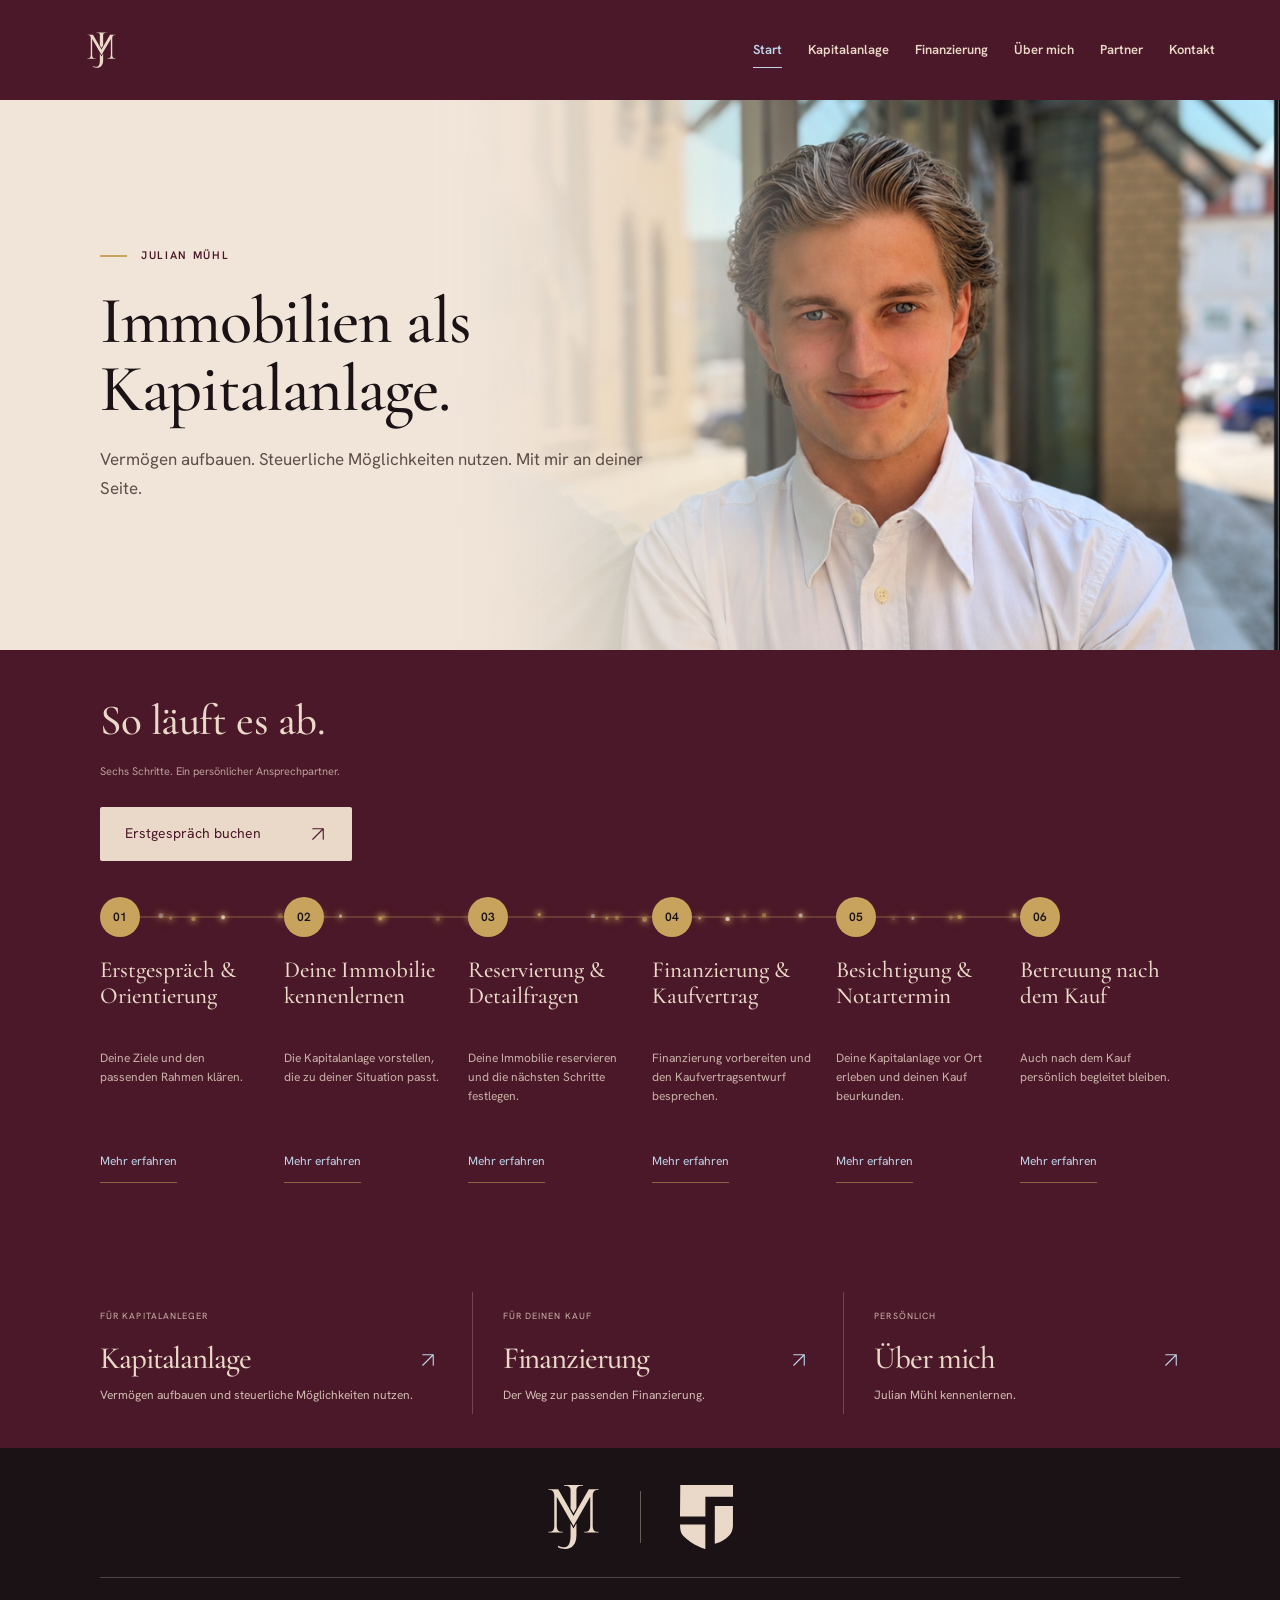
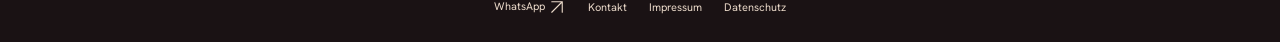
==== index.html @ ca68ebb0 "Google-Titel, Beschreibungen und Linkvorschau, Partnerseiten ausgebaut, Suchprofilsatz, Trennung ken" ====
<!doctype html><html lang="de"><head><meta charset="utf-8"><meta name="viewport" content="width=device-width,initial-scale=1"><meta name="theme-color" content="#EAD9C9"><title>Julian Mühl · Immobilieninvestor &amp; Unternehmer</title><meta name="description" content="Julian Mühl – Immobilieninvestor und Unternehmer. Ich begleite dich zu deiner Kapitalanlage-Immobilie: von der Auswahl bis nach dem Notartermin."><link rel="canonical" href="https://julianmuehl.de/"><meta property="og:title" content="Julian Mühl · Immobilieninvestor &amp; Unternehmer"><meta property="og:description" content="Julian Mühl – Immobilieninvestor und Unternehmer. Ich begleite dich zu deiner Kapitalanlage-Immobilie: von der Auswahl bis nach dem Notartermin."><meta property="og:url" content="https://julianmuehl.de/"><meta property="og:type" content="website"><meta property="og:locale" content="de_DE"><meta property="og:site_name" content="Julian Mühl"><meta property="og:image" content="https://julianmuehl.de/assets/og-image.jpg"><meta property="og:image:width" content="1200"><meta property="og:image:height" content="630"><meta property="og:image:alt" content="Julian Mühl – Name und Porträt auf Cashmere-Hintergrund"><meta name="twitter:card" content="summary_large_image"><link rel="icon" href="/favicon.png" type="image/png" sizes="96x96"><link rel="icon" href="/favicon.svg" type="image/svg+xml" sizes="any"><link rel="apple-touch-icon" href="/assets/icons/apple-touch-icon.png" sizes="180x180"><link rel="stylesheet" href="/styles.css?v=9f"><script src="/script.js?v=9f" defer></script></head><body class="home-page"><a class="skip" href="#inhalt">Zum Inhalt</a><header class="header wrap"><a class="brand" href="/" aria-label="Julian Mühl – Start"><span class="header-emblem" aria-hidden="true"><img src="/assets/jm-light.svg" width="47" height="59" alt=""><i class="brand-glint"></i></span></a><nav aria-label="Hauptnavigation"><button class="menu-toggle" aria-label="Menü öffnen" aria-expanded="false" aria-controls="menu"><span class="menu-lines" aria-hidden="true"><i></i><i></i></span></button><div id="menu" class="menu"><a href="/" class="nav-link active" aria-current="page">Start</a><a href="/kapitalanlage/" class="nav-link">Kapitalanlage</a><a href="/finanzierung/" class="nav-link">Finanzierung</a><a href="/ueber-mich/" class="nav-link">Über mich</a><a href="/partner/" class="nav-link">Partner</a><a href="/kontakt/" class="nav-link">Kontakt</a></div></nav></header><main id="inhalt"><section class="hero wrap" id="start" aria-labelledby="hero-title"><div class="hero-copy"><p class="eyebrow"><i></i>Julian Mühl</p><h1 id="hero-title"><span class="hero-word" style="--word:0">Immobilien</span> <span class="hero-word" style="--word:1">als</span><br><span class="hero-word" style="--word:2">Kapitalanlage.</span></h1><p class="hero-services">Vermögen aufbauen. Steuerliche Möglichkeiten nutzen. Mit mir an deiner Seite.</p></div><div class="hero-visual"><div class="photo-frame"><img src="/assets/portrait.png" width="915" height="706" fetchpriority="high" alt="Julian Mühl im weißen Hemd"></div><div class="photo-caption"><span>DEIN PERSÖNLICHER ANSPRECHPARTNER</span><span>01 — JM</span></div></div></section><section class="process" id="ablauf" aria-labelledby="ablauf-title"><div class="wrap section"><div class="process-heading"><p class="eyebrow"><i></i>Dein Immobilienkauf</p><h2 id="ablauf-title">So läuft es ab.</h2><p class="process-hint">Sechs Schritte. Ein persönlicher Ansprechpartner.</p></div><div class="wrap home-booking"><a class="button" href="https://api.leadconnectorhq.com/widget/booking/woeKV0aGhDuKVOrI6vjz" target="_blank" rel="noopener noreferrer">Erstgespräch buchen <span aria-hidden="true"><svg class="ui-icon" viewBox="0 0 24 24" width="18" height="18" fill="none" stroke="currentColor" stroke-width="1.5" stroke-linecap="round" stroke-linejoin="round" aria-hidden="true" focusable="false"><path d="M5 19 19 5M5 5h14v14"/></svg></span></a></div><div class="journey-frame"><ol class="steps timeline"><li style="--step:0"><span class="timeline-number" aria-hidden="true"><svg viewBox="0 0 40 40" width="40" height="40" focusable="false"><circle cx="20" cy="20" r="20" fill="currentColor"/><text x="20" y="20" dy=".35em" text-anchor="middle">01</text></svg></span><h3>Erstgespräch & Orientierung</h3><p>Deine Ziele und den passenden Rahmen klären.</p><details class="step-detail" name="immobilienablauf"><summary>Schritt ansehen <i aria-hidden="true"><svg class="ui-icon" viewBox="0 0 24 24" width="18" height="18" fill="none" stroke="currentColor" stroke-width="1.5" stroke-linecap="round" stroke-linejoin="round" aria-hidden="true" focusable="false"><path d="M5 19 19 5M5 5h14v14"/></svg></i></summary><div><p>Wir ordnen deine Ziele und deinen finanziellen Rahmen ein. Du bekommst einen verständlichen Überblick darüber, wie ein Immobilieninvestment aufgebaut ist und wie Mieteinnahmen, Finanzierung und mögliche Steuervorteile zusammenspielen.</p><p class="step-learning">Du nimmst mit, wie sich deine persönliche Situation in eine Investitionsstrategie übersetzen lässt.</p></div></details></li><li style="--step:1"><span class="timeline-number" aria-hidden="true"><svg viewBox="0 0 40 40" width="40" height="40" focusable="false"><circle cx="20" cy="20" r="20" fill="currentColor"/><text x="20" y="20" dy=".35em" text-anchor="middle">02</text></svg></span><h3>Deine Immobilie kennen&shy;lernen</h3><p>Die Kapitalanlage vorstellen, die zu deiner Situation passt.</p><details class="step-detail" name="immobilienablauf"><summary>Schritt ansehen <i aria-hidden="true"><svg class="ui-icon" viewBox="0 0 24 24" width="18" height="18" fill="none" stroke="currentColor" stroke-width="1.5" stroke-linecap="round" stroke-linejoin="round" aria-hidden="true" focusable="false"><path d="M5 19 19 5M5 5h14v14"/></svg></i></summary><div><p>Ich stelle dir die Immobilie vor, die zu deinen Zielen und deiner finanziellen Situation passt. Gemeinsam schauen wir auf Standort, Mietverhältnis, Unterlagen und Zahlen. Vor unserem zweiten Termin berechne ich die Immobilie ausführlich für dich. Anschließend teile ich das Objekt und deine persönliche Investmentanalyse mit dir. So kannst du die Zahlen und die besprochenen Zusammenhänge in Ruhe nachvollziehen.</p><p class="step-learning">Du lernst, warum diese Immobilie zu dir passt und wie ihre Zahlen, Finanzierung und möglichen steuerlichen Effekte zusammenwirken.</p></div></details></li><li style="--step:2"><span class="timeline-number" aria-hidden="true"><svg viewBox="0 0 40 40" width="40" height="40" focusable="false"><circle cx="20" cy="20" r="20" fill="currentColor"/><text x="20" y="20" dy=".35em" text-anchor="middle">03</text></svg></span><h3>Reservierung & Detailfragen</h3><p>Deine Immobilie reservieren und die nächsten Schritte festlegen.</p><details class="step-detail" name="immobilienablauf"><summary>Schritt ansehen <i aria-hidden="true"><svg class="ui-icon" viewBox="0 0 24 24" width="18" height="18" fill="none" stroke="currentColor" stroke-width="1.5" stroke-linecap="round" stroke-linejoin="round" aria-hidden="true" focusable="false"><path d="M5 19 19 5M5 5h14v14"/></svg></i></summary><div><p>Du hast deine zukünftige Kapitalanlage kennengelernt und konntest die Immobilie und ihre Zahlen noch einmal auf dich wirken lassen. Jetzt reservieren wir deine ausgewählte Immobilie gemeinsam für dich, beantworten deine Detailfragen und legen die nächsten Schritte für deinen Kauf fest.</p><p class="step-learning">Du gehst mit deiner reservierten Kapitalanlage, klaren Antworten und einem konkreten Plan in die Kaufvorbereitung.</p></div></details></li><li style="--step:3"><span class="timeline-number" aria-hidden="true"><svg viewBox="0 0 40 40" width="40" height="40" focusable="false"><circle cx="20" cy="20" r="20" fill="currentColor"/><text x="20" y="20" dy=".35em" text-anchor="middle">04</text></svg></span><h3>Finanzierung & Kaufvertrag</h3><p>Finanzierung vorbereiten und den Kaufvertragsentwurf besprechen.</p><details class="step-detail" name="immobilienablauf"><summary>Schritt ansehen <i aria-hidden="true"><svg class="ui-icon" viewBox="0 0 24 24" width="18" height="18" fill="none" stroke="currentColor" stroke-width="1.5" stroke-linecap="round" stroke-linejoin="round" aria-hidden="true" focusable="false"><path d="M5 19 19 5M5 5h14v14"/></svg></i></summary><div><p>Wir vergleichen die Finanzierungsmöglichkeiten und besprechen den Kaufvertragsentwurf. Ich zeige dir, wie Mieteinnahmen, Finanzierung und dein eigener Beitrag zusammenspielen. Gemeinsam schaffen wir eine klare Grundlage für deinen Kauf.</p><p class="step-learning">Du verstehst, wie Objekt, Finanzierung und Vertragsunterlagen zusammengehören.</p></div></details></li><li style="--step:4"><span class="timeline-number" aria-hidden="true"><svg viewBox="0 0 40 40" width="40" height="40" focusable="false"><circle cx="20" cy="20" r="20" fill="currentColor"/><text x="20" y="20" dy=".35em" text-anchor="middle">05</text></svg></span><h3>Besichtigung & Notartermin</h3><p>Deine Kapitalanlage vor Ort erleben und deinen Kauf beurkunden.</p><details class="step-detail" name="immobilienablauf"><summary>Schritt ansehen <i aria-hidden="true"><svg class="ui-icon" viewBox="0 0 24 24" width="18" height="18" fill="none" stroke="currentColor" stroke-width="1.5" stroke-linecap="round" stroke-linejoin="round" aria-hidden="true" focusable="false"><path d="M5 19 19 5M5 5h14v14"/></svg></i></summary><div><p>Du lernst deine zukünftige Kapitalanlage vor Ort kennen und erlebst die Räume und das Umfeld persönlich. Anschließend beurkunden wir deinen Kauf beim gemeinsamen Notartermin – ein besonderer Schritt auf deinem Weg zur eigenen Kapitalanlage. Ich bin an diesem Tag an deiner Seite und begleite dich durch den Termin.</p><p class="step-learning">Du erlebst deine zukünftige Kapitalanlage vor Ort und weißt, wie die Beurkundung und die weiteren Schritte zum Eigentum ablaufen.</p></div></details></li><li style="--step:5"><span class="timeline-number" aria-hidden="true"><svg viewBox="0 0 40 40" width="40" height="40" focusable="false"><circle cx="20" cy="20" r="20" fill="currentColor"/><text x="20" y="20" dy=".35em" text-anchor="middle">06</text></svg></span><h3>Betreuung nach dem Kauf</h3><p>Auch nach dem Kauf persönlich begleitet bleiben.</p><details class="step-detail" name="immobilienablauf"><summary>Schritt ansehen <i aria-hidden="true"><svg class="ui-icon" viewBox="0 0 24 24" width="18" height="18" fill="none" stroke="currentColor" stroke-width="1.5" stroke-linecap="round" stroke-linejoin="round" aria-hidden="true" focusable="false"><path d="M5 19 19 5M5 5h14v14"/></svg></i></summary><div><p>Nach dem Kauf bleibe ich dein Ansprechpartner. Ich unterstütze dich bei den nächsten Schritten rund um das Restnutzungsdauergutachten, die Sondereigentumsverwaltung und den Antrag auf Lohnsteuerermäßigung. So bringen wir auch die organisatorischen Themen deiner Kapitalanlage gemeinsam auf den Weg.</p><p class="step-learning">Du lernst, wie deine Kapitalanlage nach dem Kauf im Alltag betreut wird.</p></div></details></li></ol></div></div></section><section class="home-routes" aria-label="Entdecke die Website"><div class="wrap"><a href="/kapitalanlage/"><span>Für Kapitalanleger</span><h2>Kapitalanlage <b aria-hidden="true"><svg class="ui-icon" viewBox="0 0 24 24" width="18" height="18" fill="none" stroke="currentColor" stroke-width="1.5" stroke-linecap="round" stroke-linejoin="round" aria-hidden="true" focusable="false"><path d="M5 19 19 5M5 5h14v14"/></svg></b></h2><p>Vermögen aufbauen und steuerliche Möglichkeiten nutzen.</p></a><a href="/finanzierung/"><span>Für deinen Kauf</span><h2>Finanzierung <b aria-hidden="true"><svg class="ui-icon" viewBox="0 0 24 24" width="18" height="18" fill="none" stroke="currentColor" stroke-width="1.5" stroke-linecap="round" stroke-linejoin="round" aria-hidden="true" focusable="false"><path d="M5 19 19 5M5 5h14v14"/></svg></b></h2><p>Der Weg zur passenden Finanzierung.</p></a><a href="/ueber-mich/"><span>Persönlich</span><h2>Über mich <b aria-hidden="true"><svg class="ui-icon" viewBox="0 0 24 24" width="18" height="18" fill="none" stroke="currentColor" stroke-width="1.5" stroke-linecap="round" stroke-linejoin="round" aria-hidden="true" focusable="false"><path d="M5 19 19 5M5 5h14v14"/></svg></b></h2><p>Julian Mühl kennenlernen.</p></a></div></section></main><footer class="footer wrap footer-symbol-pair"><div class="footer-brands"><a class="brand" href="/" aria-label="Julian Mühl – Start"><img src="/assets/jm-footer.svg" width="50" height="64" alt="JM"></a><a class="footer-fidano" href="https://fidano-immo.de/" target="_blank" rel="noopener noreferrer" aria-label="Fidano-Website öffnen"><img src="/assets/fidano-symbol.svg" width="54" height="64" alt="Fidano"></a></div><div class="footer-links"><a href="https://wa.me/4917636362439?text=Hallo%20Julian%2C%20ich%20habe%20deine%20Seite%20gesehen%20und%20bin%20interessiert.%20Wann%20hast%20du%20kurz%20Zeit%20f%C3%BCr%20ein%20Gespr%C3%A4ch%3F" target="_blank" rel="noopener noreferrer">WhatsApp <svg class="ui-icon" viewBox="0 0 24 24" width="18" height="18" fill="none" stroke="currentColor" stroke-width="1.5" stroke-linecap="round" stroke-linejoin="round" aria-hidden="true" focusable="false"><path d="M5 19 19 5M5 5h14v14"/></svg></a><a href="/kontakt/">Kontakt</a><a href="/impressum/">Impressum</a><a href="/datenschutz/">Datenschutz</a></div></footer></body></html>
---- styles.css ----
@font-face{font-family:PersonalSerif;src:url(assets/heading.ttf);font-weight:500;font-display:swap}@font-face{font-family:PersonalSans;src:url(assets/body.ttf);font-weight:400;font-display:swap}@font-face{font-family:PersonalSans;src:url(assets/body-medium.ttf);font-weight:600;font-display:swap}
:root{--cashmere:#ead9c9;--wine:#4a1828;--ink:#1a1214;--blue:#bfd6ea;--gold:#c7a35e;--paper:#f3e9df;--rule:rgba(74,24,40,.22)}*{box-sizing:border-box}html{scroll-behavior:smooth;scroll-padding-top:30px}body{margin:0;background:var(--cashmere);color:var(--wine);font:16px/1.5 PersonalSans,Arial,sans-serif;-webkit-font-smoothing:antialiased}a{color:inherit;text-decoration:none}button{font:inherit}img{display:block;max-width:100%;height:auto}h1,h2,h3,p{margin:0}h1,h2{font-family:PersonalSerif,Georgia,serif;font-weight:500;line-height:.97}h2{font-size:clamp(48px,5.8vw,80px);letter-spacing:-.035em}h3{font-weight:400}.wrap{width:min(1240px,calc(100% - 112px));margin-inline:auto}.draft{padding:9px 56px;display:flex;justify-content:space-between;gap:10px;background:var(--wine);color:var(--cashmere);font-size:10px;letter-spacing:.12em}.draft span:last-child{letter-spacing:.04em;opacity:.8}.header{min-height:122px;display:flex;justify-content:space-between;align-items:center;border-bottom:1px solid var(--rule)}.brand{display:flex;align-items:center;gap:20px;flex-shrink:0}.brand img{width:47px;height:59px;object-fit:contain}.brand span{font:500 29px PersonalSerif,Georgia,serif}.menu{display:flex;gap:33px;align-items:center;font-size:14px}.menu a{padding-block:13px}.menu a:hover,.text-link:hover,.footer a:hover{color:#7c3447}.menu .nav-contact{border-bottom:1px solid var(--wine);margin-left:10px}.nav-contact span{padding-left:18px}.menu-toggle{display:none}.hero{display:grid;grid-template-columns:1fr 1fr;gap:6%;align-items:center;padding-block:76px 65px}.eyebrow{text-transform:uppercase;letter-spacing:.15em;font-size:11px;font-weight:600;display:flex;align-items:center;gap:14px}.eyebrow i{width:27px;height:2px;background:var(--gold);flex-shrink:0}.hero h1{font-size:clamp(100px,11.7vw,168px);letter-spacing:-.05em;line-height:.83;margin:36px 0 28px}.hero h1 em{font-style:normal}.hero-services{font-size:18px;line-height:1.6}.button{display:inline-flex;gap:48px;justify-content:space-between;align-items:center;min-height:54px;padding:15px 25px;background:var(--wine);color:var(--cashmere);font-size:14px;transition:transform .2s,box-shadow .2s}.hero .button{margin-top:30px}.button:hover{transform:translateY(-2px);box-shadow:0 0 0 2px var(--blue)}.hero-down{display:flex;justify-content:space-between;max-width:220px;margin-top:34px;font-size:12px}.hero-visual{padding-top:18px;position:relative}.photo-frame{position:relative;aspect-ratio:4/4.65;background:#cbbbaa}.photo-frame:before{content:'';position:absolute;inset:-16px 18px 16px -16px;border:1px solid var(--gold);z-index:-1}.photo-frame img{width:100%;height:100%;object-fit:cover;object-position:53% 45%}.photo-caption{display:flex;justify-content:space-between;font-size:9px;letter-spacing:.11em;padding-top:17px;gap:10px}.ribbon{background:var(--wine);color:var(--cashmere);padding:25px 0}.ribbon .wrap{display:flex;align-items:center;justify-content:space-around;font:500 clamp(21px,2.7vw,37px) PersonalSerif}.ribbon i{width:5px;height:5px;transform:rotate(45deg);background:var(--gold)}.section{padding-block:110px}.section-head{margin-bottom:50px}.section-head h2{margin-top:23px}.section-caption{margin-top:24px;font-size:16px}.service-list article{display:grid;grid-template-columns:58px 1.1fr 1fr 20px;gap:22px;align-items:center;padding:30px 0;border-top:1px solid var(--rule)}.service-list article:last-child{border-bottom:1px solid var(--rule)}.index{font-size:12px;color:#77515a}.service-list h3{font:500 31px PersonalSerif;letter-spacing:-.02em}.service-list p{font-size:13px;line-height:1.75}.service-arrow{font-size:22px}.process{background:var(--wine);color:var(--cashmere)}.process-heading{display:flex;justify-content:space-between;gap:30px;align-items:end}.process-heading h2{margin-top:25px}.process-heading>p{font-size:14px;line-height:1.8;opacity:.8}.steps{list-style:none;display:grid;grid-template-columns:repeat(4,1fr);margin:65px 0 0;padding:0}.steps li{position:relative;border-top:1px solid #936b64;padding:30px 22px 0 0}.steps li:before{content:'';width:7px;height:7px;background:var(--gold);position:absolute;top:-4px;left:0;border-radius:50%}.steps li>span{color:var(--gold);font-size:13px}.steps h3{font:500 29px PersonalSerif;margin:23px 0 12px}.steps p{font-size:12px;opacity:.8;max-width:195px}.about{display:grid;grid-template-columns:.9fr 1.1fr;align-items:center;gap:10%}.about-mark{height:470px;background:var(--paper);display:flex;align-items:center;justify-content:center;flex-direction:column;gap:32px;position:relative}.about-mark img{width:180px;height:230px;object-fit:contain}.about-mark:after{content:'';width:70px;height:1px;background:var(--gold);position:absolute;bottom:76px}.about-mark>span{font-size:10px;letter-spacing:.3em;margin-bottom:30px}.about h2{margin-top:24px}.about-role{margin-top:25px;font-size:14px;max-width:330px}.about-facts{display:grid;grid-template-columns:1fr 1fr;gap:25px;margin-top:40px;border-top:1px solid var(--rule);padding-top:22px}.about-facts span{font-size:10px;text-transform:uppercase;letter-spacing:.12em}.about-facts h3{font:500 24px PersonalSerif;margin:14px 0 10px}.about-facts p{font-size:12px;line-height:1.7}.fidano-section{background:var(--paper);border-block:1px solid var(--rule)}.fidano-inner{display:flex;align-items:center;justify-content:space-between;gap:65px;padding-block:58px}.fidano-inner h2{font-size:48px;margin:21px 0 18px}.fidano-inner p:not(.eyebrow){font-size:14px}.fidano-logo{width:245px;flex-shrink:0}.fidano-logo img{width:100%;height:90px;object-fit:contain;mix-blend-mode:multiply}.fidano-logo>span{display:flex;justify-content:space-between;border-top:1px solid var(--rule);padding-top:16px;margin-top:12px;font-size:12px}.partner-grid{display:grid;grid-template-columns:1fr 1fr}.partner-grid article{border-top:1px solid var(--rule);padding:35px 45px 10px 0}.partner-grid article+article{border-left:1px solid var(--rule);padding-left:55px}.partner-grid h3{font:500 clamp(34px,4vw,51px)/1.1 PersonalSerif;margin:30px 0}.text-link{display:inline-flex;justify-content:space-between;gap:55px;border-bottom:1px solid currentColor;padding-block:12px;font-size:13px}.contact{background:var(--ink);color:var(--cashmere)}.contact-top{display:flex;justify-content:space-between;align-items:center;gap:40px}.contact-top h2{margin-top:25px;font-size:clamp(62px,7.5vw,100px)}.contact-actions{display:flex;flex-direction:column;align-items:stretch;min-width:270px}.button.light{background:var(--cashmere);color:var(--wine)}.contact .text-link:hover{color:var(--blue)}.contact .text-link{margin-top:15px}.booking-note{font-size:11px;opacity:.55;margin-top:18px}.tools{display:grid;grid-template-columns:1fr 1fr 1fr;align-items:center;gap:45px;margin-top:70px;border-top:1px solid #6b5859;padding-top:28px;font-size:12px}.tools>p{opacity:.65}.tools a{display:flex;justify-content:space-between;gap:15px;padding-block:12px}.tools a:hover{color:var(--blue)}.footer{display:flex;align-items:center;justify-content:space-between;gap:30px;padding-block:35px}.footer .brand img{width:32px;height:40px}.footer .brand span{font-size:24px}.footer>span{font-size:11px;opacity:.65}.footer>div{display:flex;gap:22px;font-size:11px}.skip{position:fixed;top:-100px;left:20px;background:var(--ink);color:white;padding:15px;z-index:100}.skip:focus{top:10px}:focus-visible{outline:2px solid #8a5d20;outline-offset:5px}.process :focus-visible,.contact :focus-visible{outline-color:var(--blue)}
@media(min-width:1500px){.hero{padding-block:90px}.hero-visual{max-width:560px}}@media(max-width:1000px){.wrap{width:calc(100% - 64px)}.draft{padding-inline:32px}.menu{gap:18px}.brand span{font-size:25px}.hero{gap:7%;padding-block:60px}.hero h1{font-size:120px}.service-list article{grid-template-columns:30px 1fr 1fr 15px;gap:14px}.service-list h3{font-size:26px}.steps h3{font-size:25px}.about{gap:7%}.about-mark{height:400px}.about-facts{gap:18px}.footer>span{display:none}.tools{gap:25px}.fidano-inner{gap:30px}}
@media(max-width:740px){.wrap{width:calc(100% - 40px)}.draft{padding:8px 20px;flex-direction:column;gap:2px;font-size:8px}.draft span:last-child{font-size:9px}.header{min-height:90px;position:relative;z-index:5}.brand{gap:13px}.brand img{width:34px;height:44px}.brand span{font-size:26px}.menu-toggle{display:flex;align-items:center;gap:14px;background:none;border:1px solid var(--rule);padding:10px 15px;color:var(--wine);font-size:12px}.menu-toggle span{font-size:18px;line-height:1}.menu{display:none;position:absolute;top:89px;right:0;left:0;background:var(--paper);padding:16px 22px;box-shadow:0 12px 20px #1a12141a;flex-direction:column;align-items:stretch;gap:0}.menu.open{display:flex}.menu a{border-bottom:1px solid var(--rule)}.menu .nav-contact{margin:0}.hero{grid-template-columns:1fr;gap:43px;padding-block:42px 35px}.hero h1{font-size:112px;margin:30px 0 23px}.hero-services{font-size:16px}.eyebrow{font-size:9px;letter-spacing:.12em;gap:10px}.hero .button{margin-top:24px}.hero-down{display:none}.hero-visual{padding:0 0 0 9px}.photo-frame{aspect-ratio:1.12}.photo-frame img{object-position:50% 43%}.photo-frame:before{inset:-9px 12px 9px -9px}.photo-caption{font-size:7px;letter-spacing:.09em;padding-top:12px}.ribbon{padding-block:20px}.ribbon .wrap{justify-content:space-between;font-size:23px}.ribbon i{width:3px;height:3px}.section{padding-block:65px}h2{font-size:52px}.section-head{margin-bottom:33px}.section-head h2{margin-top:19px}.section-caption{font-size:14px;margin-top:20px}.service-list article{grid-template-columns:23px 1fr 18px;gap:12px;padding-block:25px}.service-list h3{font-size:28px}.service-list p{grid-column:2;grid-row:2;font-size:12px}.service-arrow{grid-column:3;grid-row:1}.index{font-size:10px}.process-heading{display:block}.process-heading>p{margin-top:24px;font-size:13px}.steps{grid-template-columns:1fr;margin-top:38px}.steps li{padding:0 0 28px 38px;border-top:0;border-left:1px solid #936b64;display:grid;grid-template-columns:25px 1fr;column-gap:12px}.steps li:before{top:6px;left:-4px}.steps li>span{font-size:11px;margin-top:3px}.steps h3{margin:0 0 7px;font-size:29px}.steps p{grid-column:2;max-width:none}.steps li:last-child{padding-bottom:0}.about{grid-template-columns:1fr;gap:35px}.about-mark{height:210px}.about-mark img{width:100px;height:120px}.about-mark>span{display:none}.about-mark:after{bottom:28px;width:40px}.about h2 br{display:none}.about h2{font-size:51px}.about-role{font-size:13px;max-width:none}.about-facts{gap:20px;margin-top:30px}.about-facts h3{font-size:22px;overflow-wrap:anywhere}.about-facts p{font-size:12px}.fidano-inner{flex-direction:column;align-items:start;gap:30px;padding-block:45px}.fidano-inner h2{font-size:40px}.fidano-logo{width:195px}.fidano-logo img{height:65px}.partner-grid{grid-template-columns:1fr}.partner-grid article{padding:28px 0 35px}.partner-grid article+article{border-left:0;padding:28px 0 0}.partner-grid h3{font-size:43px;margin-block:23px}.contact-top{display:block}.contact-top h2{font-size:65px}.contact-actions{margin-top:32px;align-items:start;min-width:0}.contact-actions .button,.contact-actions .text-link{min-width:255px}.tools{grid-template-columns:1fr;gap:7px;margin-top:40px;padding-top:23px}.tools p{margin-bottom:8px}.tools a{padding-block:15px;border-bottom:1px solid #6b5859}.footer{flex-direction:column;align-items:start;gap:25px;padding-block:30px}.footer>div{flex-wrap:wrap;gap:25px}.footer .brand span{font-size:25px}}
@media(prefers-reduced-motion:reduce){html{scroll-behavior:auto}*,*:before,*:after{transition:none!important;animation:none!important}}

/* Entwurf 02: Orientierung am gesicherten Claude-Artefakt Gehversuch 1.0.
   Sachliche Platzhalter statt der nicht freigegebenen alten Werbeaussagen. */
:root{--paper:#f2e8de}body{color:var(--ink);background:var(--paper)}.wrap{width:min(1080px,calc(100% - 100px))}.draft{position:relative;z-index:10;background:var(--ink)}.header{position:absolute;z-index:8;left:0;right:0;min-height:100px;border:0;color:var(--wine)}.brand span{font-size:28px}.header .brand img{width:48px;height:60px}.header .brand{gap:23px}.menu-toggle{display:flex;width:46px;height:46px;border:1px solid currentColor;border-radius:50%;background:transparent;color:var(--wine);align-items:center;justify-content:center;padding:0;cursor:pointer}.menu-lines{display:flex;flex-direction:column;gap:5px}.menu-lines i{height:1px;width:17px;background:currentColor}.menu-toggle[aria-expanded="true"] .menu-lines i:first-child{transform:translateY(3px) rotate(45deg)}.menu-toggle[aria-expanded="true"] .menu-lines i:last-child{transform:translateY(-3px) rotate(-45deg)}.menu{display:none;position:absolute;right:0;left:auto;top:85px;width:265px;background:var(--paper);border:1px solid var(--rule);padding:12px;box-shadow:0 18px 40px #2a070c22;gap:0;flex-direction:column;align-items:stretch}.menu.open{display:flex}.menu a{padding:12px 15px;border-bottom:1px solid var(--rule);font-size:14px}.menu .nav-contact{margin:10px 0 0;background:var(--wine);color:var(--cashmere);border:0}.hero{position:relative;isolation:isolate;display:flex;align-items:center;width:100%;max-width:none;margin:0;min-height:650px;padding:155px max(50px,calc((100vw - 1080px)/2)) 80px;background:linear-gradient(150deg,#f4eae1,var(--cashmere))}.hero-copy{position:relative;z-index:2;width:52%;max-width:560px}.hero h1{font-size:clamp(49px,5.2vw,74px);letter-spacing:-.02em;line-height:1.02;margin:23px 0 22px;max-width:14ch;color:var(--ink)}.hero-services{font-size:17px;color:#5e4e49;line-height:1.7}.hero .eyebrow{font-size:11px;color:var(--wine)}.hero .button{margin-top:27px;gap:32px}.hero-down{display:inline-flex;border:1px solid var(--wine);padding:14px 20px;min-height:54px;margin:15px 0 0 10px;max-width:none;gap:20px;align-items:center;font-size:13px;color:var(--wine)}.hero-visual{position:absolute;z-index:-1;right:0;top:0;bottom:0;width:65%;padding:0;overflow:hidden;mask-image:linear-gradient(90deg,transparent 0%,#000 40%);-webkit-mask-image:linear-gradient(90deg,transparent 0%,#000 40%)}.photo-frame{height:100%;aspect-ratio:auto;background:none}.photo-frame:before{display:none}.photo-frame img{width:100%;height:100%;object-fit:cover;object-position:60% 38%}.photo-caption{display:none}.hero:after{content:'';position:absolute;inset:0;z-index:0;pointer-events:none;background:linear-gradient(90deg,#f1e5da 0%,#f1e5da 33%,#f1e5da00 70%)}.button{border-radius:2px;box-shadow:none}.pillars{background:var(--wine);color:var(--cashmere);padding-block:48px}.pillars-grid{display:grid;grid-template-columns:repeat(3,minmax(0,1fr));gap:45px}.pillars h2{font-size:29px;letter-spacing:0;line-height:1.15;margin-bottom:13px}.pillars p{font-size:14px;line-height:1.7;opacity:.85;max-width:290px}.monogram-divider{display:flex;justify-content:center;align-items:center;gap:22px;padding:24px max(50px,calc((100vw - 1080px)/2));}.monogram-divider i{height:1px;flex:1;opacity:.5}.monogram-divider img{object-fit:contain;width:25px;height:32px}.wine-divider{background:var(--wine);color:var(--gold)}.wine-divider i{background:var(--gold)}.section{padding-block:72px}.process .section{padding-block:35px 75px}.process-heading{display:block}.process-heading>p{display:none}.process-heading h2{font-size:43px;letter-spacing:-.01em;margin-top:15px}.process-heading .eyebrow{color:var(--gold)}.steps{margin-top:35px;gap:24px}.steps li{border-top:1px solid #bfd6ea70;padding:20px 0 0}.steps li:before{display:none}.steps li>span{display:inline-flex;width:34px;height:34px;border-radius:50%;align-items:center;justify-content:center;background:var(--gold);color:#2a070c;font:500 18px PersonalSerif}.steps h3{font-size:24px;margin:15px 0 11px}.steps p{font-size:13px;line-height:1.6;opacity:.8}.about{background:var(--paper);grid-template-columns:.8fr 1.2fr;gap:65px}.about-mark{height:360px;overflow:hidden;background:var(--cashmere)}.about-mark img{width:100%;height:100%;object-fit:cover;object-position:center 30%}.about-mark:after{display:none}.about h2{font-size:48px;letter-spacing:-.015em;margin-top:18px}.about-role{font-size:15px;line-height:1.7}.about-facts{margin-top:28px}.about-facts h3{color:var(--wine)}.fidano-section{background:var(--cashmere)}.fidano-inner{padding-block:45px}.fidano-inner h2{font-size:40px}.section-head h2{font-size:46px}.partner-grid h3{font-size:36px}.partner-grid article{padding-top:25px}.partner-grid .eyebrow{font-size:10px}.contact{background:var(--wine)}.contact-top{flex-direction:column;text-align:center;gap:30px}.contact-top h2{font-size:52px;line-height:1.05;letter-spacing:-.02em}.contact-top h2 br{display:none}.contact-top .eyebrow{justify-content:center}.contact-actions{align-items:center;min-width:0}.contact-actions .text-link{font-size:12px}.booking-note{opacity:.75}.tools{border-color:#ead9c950}.footer-divider{background:var(--wine);color:var(--blue);padding-top:5px;padding-bottom:30px}.footer-divider i{background:var(--blue)}.footer{background:var(--ink);color:var(--cashmere);width:100%;padding:25px max(50px,calc((100vw - 1080px)/2));}.footer .brand img{content:url(assets/jm-light.svg)}.footer .brand span{font-size:22px}.footer>span{display:none}.footer>div{gap:22px;font-size:11px}.footer a:hover{color:var(--blue)}
@media(min-width:1400px){.header .brand{position:relative}.header .brand img{position:absolute;left:-82px}.header .brand span{font-size:28px}}
@media(max-width:1000px){.wrap{width:calc(100% - 70px)}.hero{padding-inline:35px;min-height:610px}.hero h1{font-size:61px}.hero-copy{width:56%}.hero-visual{width:65%}.hero-down{margin-left:0;margin-top:12px}.hero .button{margin-right:10px}.pillars-grid{gap:30px}.about{gap:35px}.about-mark{height:340px}.footer{width:100%;padding-inline:35px}.monogram-divider{padding-inline:35px}}
@media(max-width:740px){.wrap{width:calc(100% - 40px)}.draft{padding:8px 20px}.header{min-height:90px}.header .brand img{width:36px;height:45px}.header .brand{gap:14px}.header .brand span{font-size:25px}.menu-toggle{width:43px;height:43px}.menu{top:78px;width:min(275px,100%)}.hero{display:block;min-height:760px;padding:130px 20px 340px}.hero-copy{width:100%;max-width:500px}.hero h1{font-size:clamp(43px,11.8vw,63px);margin-block:22px}.hero-services{font-size:15px}.hero .eyebrow{font-size:10px}.hero .button{min-height:49px;padding:12px 19px;gap:25px;margin-top:22px;margin-right:7px}.hero-down{display:inline-flex;min-height:49px;padding:12px 15px;font-size:12px;margin-left:0;margin-top:12px;gap:16px}.hero-visual{top:auto;bottom:0;height:390px;width:100%;mask-image:linear-gradient(180deg,transparent 0%,#000 35%);-webkit-mask-image:linear-gradient(180deg,transparent 0%,#000 35%)}.photo-frame img{object-position:50% 33%}.hero:after{background:linear-gradient(180deg,#f1e5da 0%,#f1e5da 48%,#f1e5da00 77%)}.pillars{padding-block:35px}.pillars-grid{grid-template-columns:1fr;gap:27px}.pillars h2{font-size:28px;margin-bottom:8px}.pillars p{max-width:100%;font-size:13px}.monogram-divider{padding:12px 20px;gap:18px}.monogram-divider img{width:20px;height:26px}.section{padding-block:50px}.process .section{padding-block:28px 48px}.process-heading h2{font-size:39px}.steps{grid-template-columns:repeat(2,minmax(0,1fr));gap:27px 20px;margin-top:27px}.steps li{display:block;border-left:0;border-top:1px solid #bfd6ea70;padding:18px 0 0}.steps li>span{margin:0;font-size:17px}.steps h3{font-size:25px;margin:13px 0 8px}.steps p{font-size:12px;max-width:none}.about{grid-template-columns:1fr;gap:30px}.about-mark{height:330px;max-width:420px;width:100%}.about h2{font-size:43px}.about-role{max-width:none;font-size:14px}.about-facts{margin-top:24px}.about-facts h3{font-size:22px}.fidano-inner{padding-block:36px;gap:25px}.fidano-inner h2{font-size:36px}.section-head h2{font-size:43px}.partner-grid h3{font-size:36px}.contact-top h2{font-size:43px}.contact-top h2 br{display:none}.contact-top{gap:0}.contact-actions{margin-top:25px;align-items:center}.contact-actions .text-link{min-width:230px}.tools{margin-top:35px;text-align:left}.footer{width:100%;padding:25px 20px;gap:23px}.footer-divider{padding-bottom:25px}}
/* Entwurf 03 · eigenständige Seiten und sichtbare Hauptnavigation. */
.header nav{margin-left:auto}.header .menu{display:flex;position:static;width:auto;flex-direction:row;align-items:center;gap:23px;padding:0;background:none;border:0;box-shadow:none}.header .menu a{padding:12px 0;border:0;font-size:13px;position:relative;white-space:nowrap}.header .menu a.active:not(.nav-contact):after{content:'';height:1px;position:absolute;bottom:6px;left:0;right:0;background:var(--wine)}.header .menu .nav-contact{margin:0 0 0 5px;padding:11px 18px;background:var(--wine);color:var(--cashmere)}.header .menu-toggle{display:none}.header .menu .nav-contact:hover{color:var(--cashmere);box-shadow:0 0 0 2px var(--blue)}.home-page .hero{min-height:640px}.pillars a{display:block}.pillars h2{display:flex;justify-content:space-between;align-items:center;gap:15px}.pillars h2 span{font:400 17px PersonalSans;opacity:.6;transition:transform .2s}.pillars a:hover h2 span{transform:translate(3px,-3px);opacity:1}.home-page .fidano-inner{padding-block:34px}.home-page .fidano-inner h2{font-size:33px;margin-block:15px}.home-page .fidano-logo{width:205px}.inner-page .header{position:relative;min-height:112px;border-bottom:1px solid var(--rule)}.breadcrumbs{display:flex;gap:13px;padding-top:23px;font-size:10px;color:#77515a}.breadcrumbs a:hover{text-decoration:underline}.page-intro{padding-top:57px;padding-bottom:60px}.page-intro h1{font-size:clamp(52px,6vw,82px);letter-spacing:-.025em;margin:24px 0}.page-lead{max-width:590px;font-size:17px;color:#5e4e49;line-height:1.7}.detail-layout{display:grid;grid-template-columns:.85fr 1.15fr;gap:70px;padding-top:15px;padding-bottom:75px}.detail-aside>span{font-size:10px;letter-spacing:.1em;text-transform:uppercase;color:var(--wine)}.detail-aside h2{font-size:37px;line-height:1.1;margin-top:24px}.detail-items article{display:flex;gap:25px;padding:22px 0;border-top:1px solid var(--rule)}.detail-items article>span{font-size:11px;color:var(--wine);padding-top:5px}.detail-items h3{font:500 27px PersonalSerif;margin-bottom:10px}.detail-items p{font-size:14px;color:#5e4e49;line-height:1.7}.inner-page .process .section{padding-block:55px 60px}.form-entry{display:flex;justify-content:space-between;align-items:center;gap:30px}.form-entry h2{font-size:39px;margin-top:20px;line-height:1.05}.next-step{background:var(--cashmere);padding-block:45px}.next-step>.wrap{display:flex;align-items:center;justify-content:space-between;gap:30px}.next-step h2{font-size:38px;margin-top:17px}.finance-tools{background:var(--wine);color:var(--cashmere);padding-block:55px}.finance-tools>.wrap{display:flex;justify-content:space-between;align-items:center;gap:35px}.finance-tools h2{font-size:47px;margin-block:20px}.finance-tools p:not(.eyebrow){font-size:14px;opacity:.85}.inner-page .about{padding-block:55px 70px}.inner-page .about h1{font-size:55px;line-height:1.1;margin-top:20px}.inner-page .partners{padding-top:0}.inner-page .partners .section-head{display:none}.partner-detail{display:grid;grid-template-columns:.6fr 1.4fr;gap:50px;padding-block:20px 70px}.route-number{font:500 170px/.9 PersonalSerif;color:var(--wine);opacity:.17}.partner-detail h2{font-size:43px;line-height:1.08}.partner-detail p{font-size:15px;line-height:1.8;margin-block:25px;max-width:520px;color:#5e4e49}.partner-detail .text-link{display:flex;max-width:340px;margin-top:18px}.inner-page .contact .section{padding-block:55px}.inner-page .contact-top h2{display:none}.inner-page .contact-top{flex-direction:row;text-align:left;align-items:start;justify-content:space-between}.inner-page .contact-top .eyebrow{justify-content:start;margin-top:13px}.inner-page .contact-actions{align-items:stretch;margin-top:0}.inner-page .tools{margin-top:40px}.footer{flex-wrap:wrap}.footer .brand{min-width:185px}
@media(min-width:1400px){.header .brand img{left:0;position:static}.header .brand{position:static}.header .brand span{font-size:27px}}
@media(max-width:1000px){.header .menu{gap:16px}.header .brand span{font-size:24px}.header .brand{gap:14px}.header .menu a{font-size:12px}.header .menu .nav-contact{padding:10px 13px;margin-left:0}.detail-layout{gap:40px}.detail-aside h2{font-size:33px}}
@media(max-width:900px){.header .menu-toggle{display:flex}.header .menu{display:none;position:absolute;top:84px;right:0;width:275px;padding:12px;background:var(--paper);border:1px solid var(--rule);box-shadow:0 18px 40px #2a070c22;flex-direction:column;align-items:stretch;gap:0}.header .menu.open{display:flex}.header .menu a{padding:12px 15px;border-bottom:1px solid var(--rule);font-size:14px}.header .menu a.active:not(.nav-contact){background:var(--cashmere)}.header .menu a.active:not(.nav-contact):after{display:none}.header .menu .nav-contact{padding:12px 15px;margin-top:10px}.inner-page .header{min-height:98px}}
@media(max-width:740px){.home-page .hero{min-height:760px}.home-page .fidano-inner{padding-block:32px}.home-page .fidano-inner h2{font-size:33px}.page-intro{padding-top:40px;padding-bottom:40px}.page-intro h1{font-size:clamp(43px,11.8vw,63px);margin-block:23px}.page-lead{font-size:15px}.breadcrumbs{padding-top:20px;font-size:9px;gap:10px;flex-wrap:wrap}.detail-layout{grid-template-columns:1fr;gap:30px;padding-top:5px;padding-bottom:45px}.detail-aside h2{font-size:33px;margin-top:15px}.detail-items article{gap:18px}.detail-items h3{font-size:26px}.detail-items p{font-size:13px}.form-entry{display:block}.form-entry h2{font-size:35px}.form-entry .button{margin-top:28px}.next-step{padding-block:35px}.next-step>.wrap{display:block}.next-step h2{font-size:33px}.next-step .button{margin-top:25px}.finance-tools{padding-block:40px}.finance-tools>.wrap{display:block}.finance-tools h2{font-size:42px}.finance-tools .button{margin-top:26px}.inner-page .about{padding-block:35px 45px}.inner-page .about h1{font-size:45px}.partner-detail{grid-template-columns:1fr;gap:24px;padding-block:0 45px}.route-number{font-size:85px}.partner-detail h2{font-size:36px}.partner-detail p{font-size:14px}.inner-page .contact-top{display:block}.inner-page .contact-actions{margin-top:24px}.inner-page .contact .section{padding-block:35px}.inner-page .contact-actions .text-link{min-width:0}.inner-page .contact-actions .button{width:fit-content}.footer>div{gap:18px}}
/* Entwurf 04 · Navigation mit festem Kontrast, klare Seiten, fünf Schritte. */
body{--nav-bg:#4a1828}header.header.wrap{position:relative;top:auto;min-height:100px;width:100%;padding:0 max(35px,calc((100vw - 1150px)/2));border:0;background:var(--nav-bg);color:var(--cashmere)}header.header .brand{color:var(--cashmere)}header.header .brand img{content:url(assets/jm-light.svg)}header.header .menu{background:transparent}header.header .menu a{color:var(--cashmere);font-weight:600}header.header .menu a:hover{color:var(--blue)}header.header .menu a.active:not(.nav-contact):after{background:var(--blue);height:2px}header.header .menu .nav-contact{background:var(--cashmere);color:var(--wine)}header.header .menu .nav-contact:hover{color:var(--wine)}header.header .menu-toggle{color:var(--cashmere)}header.header .menu-lines i{background:var(--cashmere)}.home-page .hero{padding-top:80px;min-height:550px}.home-page .hero-copy{z-index:3}.home-routes{background:var(--wine);color:var(--cashmere);padding-block:34px}.home-routes>.wrap{display:grid;grid-template-columns:repeat(3,minmax(0,1fr));gap:35px}.home-routes a{color:var(--cashmere);display:block;padding:10px 0}.home-routes a+a{border-left:1px solid #ead9c940;padding-left:30px}.home-routes a>span{font-size:9px;text-transform:uppercase;letter-spacing:.12em;color:var(--cashmere);opacity:.8}.home-routes h2{font-size:31px;line-height:1.2;margin-block:14px 9px;display:flex;align-items:center;justify-content:space-between;gap:15px;color:var(--cashmere)}.home-routes h2 b{font:400 20px PersonalSans;color:var(--blue)}.home-routes p{font-size:12px;color:var(--cashmere);opacity:.85}.home-routes a:hover h2{color:var(--blue)}.quick-process{display:inline-block;position:relative;margin:12px 0 0 5px;vertical-align:bottom;text-align:left}.quick-process>summary{list-style:none;cursor:pointer;display:flex;align-items:center;gap:20px;min-height:54px;border:1px solid var(--wine);padding:14px 18px;font-size:13px;color:var(--wine)}.quick-process>summary::-webkit-details-marker{display:none}.quick-process>summary>span{font-size:18px;line-height:1}.quick-process[open]>summary>span{transform:rotate(45deg)}.quick-process-panel{position:absolute;top:calc(100% + 10px);left:0;width:350px;padding:20px;background:var(--paper);border:1px solid var(--rule);box-shadow:0 15px 35px #2a070c22;z-index:20}.quick-process-panel ol{list-style:none;margin:0;padding:0}.quick-process-panel li{display:flex;align-items:center;gap:13px;padding:11px 0;border-bottom:1px solid var(--rule);font-size:12px}.quick-process-panel li span{color:var(--wine);font-size:10px}.quick-process-panel li strong{font-weight:400}.quick-process-panel>a{display:block;color:var(--wine);font-size:11px;margin-top:18px;text-decoration:underline;text-underline-offset:4px}.process .steps{grid-template-columns:repeat(5,minmax(0,1fr));gap:20px}.process .steps h3{font-size:23px;line-height:1.15;min-height:52px}.process .steps p{font-size:12px}.network-strip{display:flex;justify-content:space-between;align-items:center;gap:45px;padding-block:35px}.network-logos{display:flex;align-items:center;gap:25px;flex-shrink:0}.network-person{display:flex;align-items:center;gap:14px;color:var(--wine)}.network-person img{width:34px;height:43px;object-fit:contain}.network-person span{font:500 25px PersonalSerif;white-space:nowrap}.network-line{height:45px;width:1px;background:var(--rule)}.network-fidano img{width:165px;height:60px;object-fit:contain;mix-blend-mode:multiply}.network-caption{font-size:12px;line-height:1.7;max-width:280px}.network-caption>a{display:inline-flex;align-items:center;gap:30px;color:var(--wine);border-bottom:1px solid var(--rule);margin-top:10px;padding-bottom:5px}.finance-highlight{display:flex;gap:45px;align-items:center;border-top:1px solid var(--rule);border-bottom:1px solid var(--rule);padding-block:30px;margin-bottom:65px}.finance-highlight>strong{font:500 115px/1 PersonalSerif;color:var(--wine)}.finance-highlight h2{font-size:34px;line-height:1.1}.finance-highlight p{max-width:610px;font-size:14px;line-height:1.8;margin-top:18px;color:#5e4e49}.finance-process{padding-bottom:65px}.finance-process>h2{font-size:43px;line-height:1.08;margin-top:22px}.finance-process ol{list-style:none;margin:35px 0 0;padding:0;display:grid;grid-template-columns:1fr 1fr;gap:25px 45px}.finance-process li{display:flex;gap:20px;border-top:1px solid var(--rule);padding-top:20px}.finance-process li>span{font-size:11px;color:var(--wine);margin-top:5px}.finance-process h3{font:500 28px/1.1 PersonalSerif}.finance-process li p{font-size:14px;line-height:1.7;margin-top:15px;color:#5e4e49}.contact-page .page-intro{padding-bottom:35px}.contact-page .page-intro h1{font-size:68px}.contact-direct{display:grid;grid-template-columns:repeat(3,minmax(0,1fr));gap:20px;padding-bottom:55px}.contact-method{display:flex;flex-direction:column;background:var(--cashmere);border:1px solid var(--rule);padding:25px 23px;color:var(--wine);transition:transform .2s}.contact-method:hover{transform:translateY(-3px);box-shadow:0 0 0 1px var(--wine)}.method-number{font-size:10px;display:flex;justify-content:space-between;opacity:.7}.method-number i{font-style:normal;font-size:19px}.contact-method h2{font-size:36px;margin:20px 0 15px}.contact-method p{font-size:13px;line-height:1.6;overflow-wrap:anywhere}.method-action{margin-top:25px;font-size:12px;border-top:1px solid var(--rule);padding-top:15px}.contact-resources{background:var(--wine);color:var(--cashmere);padding-block:38px}.contact-resources>.wrap{display:grid;grid-template-columns:1fr 1fr;gap:50px;align-items:center}.contact-resources h2{font-size:34px;line-height:1.1;margin-top:17px}.resource-links a{display:flex;justify-content:space-between;gap:20px;font-size:13px;padding:16px 0;border-bottom:1px solid #ead9c960;color:var(--cashmere)}.resource-links a:hover{color:var(--blue)}.legal-content{max-width:860px;padding-block:45px 75px;overflow-wrap:anywhere}.legal-content h1{font-size:clamp(42px,6vw,68px);line-height:1.1;margin-bottom:20px}.legal-content h2{font-family:PersonalSans;font-weight:600;font-size:18px;letter-spacing:0;line-height:1.4;margin:33px 0 13px;color:var(--wine)}.legal-content p,.legal-content address{font-size:15px;line-height:1.85;max-width:73ch;margin-bottom:16px;font-style:normal}.legal-content a{text-decoration:underline;text-underline-offset:3px}.legal-content .legal-date{font-size:11px;color:#77515a;margin-bottom:30px}.legal-bottom{display:flex;gap:30px;border-top:1px solid var(--rule);padding-top:25px;margin-top:40px;font-size:13px}
@media(max-width:1000px){.network-strip{gap:25px}.network-logos{gap:20px}.network-person span{font-size:23px}.network-fidano img{width:145px}.network-caption{font-size:11px}.quick-process{margin-left:0}.process .steps{grid-template-columns:repeat(3,minmax(0,1fr));gap:30px}.process .steps h3{min-height:0}.contact-method{padding:22px 18px}.contact-method p{font-size:12px}}
@media(max-width:900px){header.header .menu{position:absolute;right:35px;top:82px;background:var(--wine);border:1px solid #ead9c970;box-shadow:0 16px 40px #1a121440}header.header .menu a{border-color:#ead9c940}header.header .menu a.active:not(.nav-contact){background:#3c1220;color:var(--cashmere)}header.header .menu .nav-contact{background:var(--cashmere);color:var(--wine)}}
@media(max-width:740px){header.header.wrap{min-height:83px;padding-inline:20px}header.header .menu{right:20px;top:73px}.home-page .hero{padding-top:45px;min-height:680px;padding-bottom:330px}.home-page .hero-copy{width:100%}.home-page .hero h1{margin-top:22px}.home-routes{padding-block:20px}.home-routes>.wrap{grid-template-columns:1fr;gap:0}.home-routes a{padding:22px 0}.home-routes a+a{border-left:0;border-top:1px solid #ead9c940;padding-left:0}.home-routes h2{font-size:31px;margin-block:9px}.quick-process{margin-left:0;vertical-align:bottom}.quick-process>summary{min-height:49px;padding:12px 14px;gap:12px;font-size:12px}.quick-process-panel{width:min(330px,calc(100vw - 40px));left:auto;right:0}.process .steps{grid-template-columns:1fr;gap:25px}.process .steps li{display:grid;grid-template-columns:35px 1fr;gap:13px;align-items:start}.process .steps li>span{grid-row:1/3}.process .steps h3{font-size:26px;line-height:1.15;margin:3px 0 0}.process .steps p{grid-column:2;font-size:13px;max-width:none}.network-strip{display:block;padding-block:30px}.network-logos{gap:17px;justify-content:start;flex-wrap:wrap}.network-person{gap:10px}.network-person span{font-size:22px}.network-person img{width:27px;height:35px}.network-fidano img{width:130px;height:48px}.network-line{height:35px}.network-caption{margin-top:20px;font-size:12px;max-width:none}.network-caption>a{margin-top:8px}.finance-highlight{display:block;padding-block:25px;margin-bottom:40px}.finance-highlight>strong{font-size:92px}.finance-highlight h2{font-size:31px;margin-top:20px}.finance-highlight p{font-size:13px}.finance-process{padding-bottom:45px}.finance-process>h2{font-size:36px}.finance-process ol{grid-template-columns:1fr;gap:25px}.finance-process h3{font-size:27px}.finance-process li p{font-size:13px}.contact-page .page-intro{padding-bottom:25px}.contact-page .page-intro h1{font-size:50px}.contact-direct{grid-template-columns:1fr;gap:14px;padding-bottom:35px}.contact-method{padding:22px}.contact-method h2{font-size:34px;margin-block:12px}.contact-method p{font-size:14px}.method-action{margin-top:18px}.contact-resources{padding-block:30px}.contact-resources>.wrap{grid-template-columns:1fr;gap:24px}.contact-resources h2{font-size:32px}.legal-content{padding-block:35px 50px}.legal-content h1{font-size:44px}.legal-content h2{font-size:17px}.legal-content p,.legal-content address{font-size:14px}.legal-bottom{gap:20px;flex-wrap:wrap}}

/* Keep the compact native disclosure clear of the next section when expanded. */
.home-page .hero:has(.quick-process[open]){padding-bottom:320px}@media(max-width:740px){.home-page .hero:has(.quick-process[open]){padding-bottom:590px}}

/* Personal story: verified first-person draft, with MMA images to follow. */
.about-intro{font:500 27px/1.4 PersonalSerif;margin-top:25px;max-width:430px}.about-study{font-size:11px;color:#77515a;line-height:1.7;border-top:1px solid var(--rule);padding-top:20px;margin-top:28px}.personal-story{padding-bottom:65px}.personal-story article{display:grid;grid-template-columns:.65fr 1.35fr;gap:65px;border-top:1px solid var(--rule);padding-block:40px}.story-index{font-size:10px;text-transform:uppercase;letter-spacing:.11em;color:var(--wine);padding-top:7px}.personal-story h2{font-size:41px;line-height:1.06;letter-spacing:-.02em;margin-bottom:25px}.personal-story p{font-size:15px;line-height:1.85;color:#5e4e49;max-width:650px}.personal-story p+p{margin-top:17px}.mma-section{background:var(--blue);padding-block:50px}.mma-inner{display:grid;grid-template-columns:1fr 1fr;gap:65px;align-items:center}.mma-inner h2{font-size:44px;line-height:1.05;margin-top:20px}.mma-inner>p{font-size:15px;line-height:1.9;color:#403c40}.capital-questions{padding-block:60px}.capital-questions h2{font-size:39px;margin:23px 0 32px}.capital-questions details{border-top:1px solid var(--rule)}.capital-questions details:last-child{border-bottom:1px solid var(--rule)}.capital-questions summary{display:flex;justify-content:space-between;align-items:center;gap:20px;cursor:pointer;list-style:none;padding-block:22px;color:var(--wine);font-size:16px}.capital-questions summary::-webkit-details-marker{display:none}.capital-questions summary span{font-size:23px;font-weight:400}.capital-questions details[open] summary span{transform:rotate(45deg)}.capital-questions details>p{padding-bottom:25px;max-width:760px;font-size:14px;line-height:1.9;color:#5e4e49}@media(max-width:740px){.about-intro{font-size:25px;margin-top:20px}.personal-story{padding-bottom:35px}.personal-story article{grid-template-columns:1fr;gap:22px;padding-block:30px}.personal-story h2{font-size:35px;margin-bottom:20px}.personal-story p{font-size:14px}.mma-section{padding-block:35px}.mma-inner{grid-template-columns:1fr;gap:25px}.mma-inner h2{font-size:39px}.mma-inner>p{font-size:14px}.capital-questions{padding-block:40px}.capital-questions h2{font-size:34px}.capital-questions summary{font-size:15px}.capital-questions details>p{font-size:13px}}

.finance-scope{padding-block:55px}.finance-scope h2{font-size:48px;line-height:1.05;margin:23px 0}.finance-scope>p:not(.eyebrow){font-size:15px;line-height:1.85;max-width:720px;color:#5e4e49}@media(max-width:740px){.finance-scope{padding-block:40px}.finance-scope h2{font-size:39px}.finance-scope>p:not(.eyebrow){font-size:14px}}
/* Entwurf 05: Erstgespräche zuerst, Marken gemeinsam im Fuß, souveränere Inhalte. */
header.header nav{display:flex;align-items:center;gap:22px}header.header .menu{gap:20px}header.header .menu a{font-size:12px}.header-appointment{display:inline-flex;align-items:center;justify-content:center;gap:17px;background:var(--cashmere);color:var(--wine);padding:12px 17px;font-size:12px;font-weight:600;white-space:nowrap;border:1px solid transparent}.header-appointment:hover{border-color:var(--blue);box-shadow:0 0 0 1px var(--blue)}.appointment-panel{display:flex;justify-content:space-between;align-items:center;gap:35px;padding:28px 32px;background:var(--cashmere);border-left:3px solid var(--gold);margin-bottom:45px}.appointment-panel h2{font-size:35px;line-height:1.08;margin-top:14px}.appointment-panel p:not(.eyebrow){font-size:13px;line-height:1.75;margin-top:14px;max-width:560px}.appointment-panel .button{flex-shrink:0;gap:25px}.inner-page .page-intro{padding-bottom:35px}.inner-page .process .section{padding-block:45px 55px}.finance-highlight{margin-bottom:0}.finance-scope{padding-block:35px 50px}.finance-process{padding-top:5px}.about+.appointment-panel{margin-top:0;margin-bottom:15px}.contact-bookings{padding-bottom:35px}.contact-bookings h2{font-size:39px;margin-top:18px}.booking-options{display:grid;grid-template-columns:1fr 1fr;gap:20px;margin-top:25px}.booking-options>a{position:relative;background:var(--wine);color:var(--cashmere);padding:23px 47px 23px 24px}.booking-options>a>span{display:block;text-transform:uppercase;font-size:9px;letter-spacing:.15em;opacity:.8}.booking-options strong{display:block;font:500 28px/1.15 PersonalSerif;margin-top:13px}.booking-options b{position:absolute;top:24px;right:21px;font:400 21px PersonalSans;color:var(--blue)}.booking-options a:hover{box-shadow:0 0 0 2px var(--blue)}.contact-page .contact-direct{padding-top:5px}.footer-brands{display:flex!important;align-items:center;gap:28px!important}.footer-fidano{display:block;width:150px;height:58px;padding-left:25px;border-left:1px solid #ead9c960}.footer-fidano>span{display:block;width:125px;height:58px;background:var(--cashmere);mask:url(assets/fidano-negative.png) center/contain no-repeat;-webkit-mask:url(assets/fidano-negative.png) center/contain no-repeat}.footer>.footer-brands{flex-shrink:0}.footer>.footer-links{display:flex;align-items:center;gap:22px;font-size:11px}.footer .brand{min-width:0}.footer{gap:25px}.footer .brand span{font-size:23px}.footer{padding-block:23px}
@media(max-width:1100px){header.header .menu-toggle{display:flex}header.header .menu{display:none;position:absolute;top:82px;right:35px;width:275px;padding:12px;background:var(--wine);border:1px solid #ead9c970;box-shadow:0 16px 40px #1a121440;flex-direction:column;align-items:stretch;gap:0}header.header .menu.open{display:flex}header.header .menu a{font-size:14px;padding:12px 15px;border-bottom:1px solid #ead9c940}header.header .menu a.active:not(.nav-contact){background:#3c1220}.header-appointment{padding:12px 16px}header.header nav{gap:13px}.appointment-panel{gap:25px;padding-inline:25px}.appointment-panel h2{font-size:31px}.footer{flex-direction:column;align-items:stretch}.footer .footer-brands{justify-content:flex-start}.footer>.footer-links{justify-content:flex-start}}
@media(max-width:740px){header.header nav{gap:10px}.header-appointment{font-size:10px;gap:9px;padding:11px 12px}.header-appointment span{display:none}header.header .brand{gap:10px}header.header .brand span{font-size:22px}header.header .brand img{width:30px;height:38px}.header .menu-toggle{width:38px;height:38px}.appointment-panel{display:block;padding:24px 22px;margin-bottom:35px}.appointment-panel h2{font-size:30px}.appointment-panel .button{margin-top:23px;font-size:12px}.appointment-panel p:not(.eyebrow){font-size:13px}.contact-bookings h2{font-size:33px}.booking-options{grid-template-columns:1fr;gap:13px}.booking-options strong{font-size:29px}.contact-bookings{padding-bottom:25px}.footer-brands{gap:20px!important}.footer-fidano{width:130px;height:50px;padding-left:18px}.footer-fidano>span{width:112px;height:50px}.footer .brand span{font-size:23px}.footer>.footer-links{flex-wrap:wrap;gap:18px;font-size:11px}}

/* Native details within the five steps, usable without hover or JavaScript. */
.process-heading>p.process-hint{display:block;color:var(--cashmere);opacity:.7;font-size:11px;margin-top:20px}.steps .step-detail{margin-top:20px;border-top:1px solid #ead9c950}.step-detail summary{display:flex;align-items:center;justify-content:space-between;gap:15px;list-style:none;cursor:pointer;padding:13px 0;color:var(--blue);font-size:12px}.step-detail summary::-webkit-details-marker{display:none}.step-detail summary i{font-style:normal;font-size:18px}.step-detail[open] summary i{transform:rotate(45deg)}.steps .step-detail p{opacity:1;max-width:none;font-size:12px;line-height:1.8}.steps .step-detail p.step-learning{color:var(--blue);border-top:1px solid #bfd6ea40;margin-top:16px;padding-top:14px}.step-detail summary:focus-visible{outline:2px solid var(--blue);outline-offset:3px}@media(max-width:740px){.steps .step-detail{grid-column:2;margin-top:3px}.steps .step-detail p{font-size:13px}.process-heading>p.process-hint{font-size:12px}}

/* Ausgewählte Variante C: nur JM und Fidano, mittig, Links darunter. */
.footer.footer-variant-c{display:flex;flex-direction:column;align-items:center;gap:25px;padding-block:38px 26px}.footer-variant-c>.footer-brands{display:flex;justify-content:center;align-items:center;gap:38px!important}.footer-variant-c .brand img{width:52px;height:66px;object-fit:contain}.footer-variant-c .footer-fidano{width:176px;height:74px;padding-left:30px;border-left:1px solid #ead9c960}.footer-variant-c .footer-fidano>span{width:145px;height:74px}.footer-variant-c>.footer-links{width:100%;border-top:1px solid #ead9c950;padding-top:22px;justify-content:center;gap:25px}@media(max-width:740px){.footer.footer-variant-c{padding-block:30px 24px;gap:23px}.footer-variant-c>.footer-brands{gap:29px!important}.footer-variant-c .brand img{width:43px;height:55px}.footer-variant-c .footer-fidano{width:158px;height:65px;padding-left:25px}.footer-variant-c .footer-fidano>span{width:132px;height:65px}.footer-variant-c>.footer-links{justify-content:center;gap:18px;padding-top:21px}}

/* iPhone presentation correction: deterministic icons and content-sized layouts. */
html{-webkit-text-size-adjust:100%;text-size-adjust:100%}
.ui-icon{display:inline-block;width:18px;height:18px;flex:0 0 18px;vertical-align:middle}
.button,.text-link{max-width:100%;min-width:0;overflow-wrap:anywhere}
.button>span[aria-hidden],.text-link>span[aria-hidden],.quick-process>summary>span,.capital-questions summary>span,.step-detail summary>i{display:inline-flex;flex:0 0 auto;align-items:center;justify-content:center}
.header .menu-toggle{padding:0;flex-shrink:0;-webkit-appearance:none;appearance:none}
.booking-options>a,.appointment-panel>div,.finance-process li>div,.detail-items article>div{min-width:0}
.booking-options strong{overflow-wrap:anywhere}
.footer-variant-c>.footer-brands{flex-wrap:nowrap}
.footer-variant-c .brand,.footer-variant-c .footer-fidano{flex-shrink:0}
@media(max-width:740px){
 header.header.wrap{gap:10px}
 header.header nav{min-width:0;gap:8px}
 header.header .brand{gap:8px}
 header.header .brand span{font-size:clamp(18px,5.4vw,22px)}
 header.header .menu-toggle{width:38px;height:38px;padding:0}
 header.header .menu{top:calc(100% - 10px);left:20px;right:20px;width:auto;max-width:none}
 .header-appointment{padding:10px 9px}
 .home-page .hero:has(.quick-process[open]){padding-bottom:330px}
 .quick-process{display:block;width:100%;max-width:350px;margin:12px 0 0}
 .quick-process>summary{width:fit-content;max-width:100%}
 .quick-process-panel{position:static;inset:auto;width:100%;margin-top:10px}
 .quick-process-panel li>span{flex-shrink:0}
 .hero .button{margin-right:0}
 .button{gap:16px;padding-inline:16px}
 .appointment-panel .button{flex-shrink:1}
 .process .steps>li{grid-template-columns:34px minmax(0,1fr);column-gap:13px;row-gap:10px}
 .process .steps>li>span{grid-column:1;grid-row:1;width:34px;height:34px}
 .process .steps>li>h3{grid-column:2;grid-row:1;margin:3px 0 0;min-width:0;overflow-wrap:anywhere}
 .process .steps>li>p{grid-column:2;grid-row:2}
 .process .steps>li>.step-detail{grid-column:2;grid-row:3;min-width:0;margin-top:0}
 .process .steps .step-detail p{grid-column:auto}
 .step-detail summary{gap:10px}
 .capital-questions summary{gap:14px}
 .breadcrumbs{overflow-wrap:anywhere}
 .page-intro h1,.partner-grid h3,.partner-detail h2{hyphens:manual;overflow-wrap:normal}
 .footer.footer-variant-c{padding-inline:20px}
 .footer-variant-c>.footer-links{column-gap:18px;row-gap:12px}
}
@media(max-width:380px){
 header.header.wrap{padding-inline:16px;gap:8px}
 header.header .menu{left:16px;right:16px}
}
@media(hover:none){
 .button:hover,.contact-method:hover{transform:none}
}

/* Entwurf 07: an uncluttered mobile portrait and a connected six-step journey. */
.home-actions{background:var(--paper);padding-block:24px}
.home-actions>.wrap{display:flex;align-items:center;gap:30px;flex-wrap:wrap}
.home-actions .button{margin:0}
.home-actions .text-link{gap:20px}
.tax-benefit{padding-block:8px 48px}
.tax-benefit h2{font-size:clamp(34px,4vw,48px);line-height:1.08;margin:20px 0}
.tax-benefit>p:not(.eyebrow){max-width:760px;font-size:15px;line-height:1.85;color:#5e4e49}
.about-study{display:grid;grid-template-columns:1fr;gap:5px;width:100%;max-width:none}
.about-study>span{font-size:9px;text-transform:uppercase;letter-spacing:.12em}
.about-study>strong{font-size:13px;font-weight:400;line-height:1.6}
/* Fidano's original PNG has transparent margins: alpha bounds 396,359–3242,1033.
   Crop the MASK view, keeping the original mark and master file untouched. */
.footer.footer-variant-c>.footer-brands{width:max-content;max-width:100%;align-self:center;margin-inline:auto;justify-content:center;flex-wrap:nowrap}
.footer.footer-variant-c .brand{width:43px;min-width:43px;margin:0;justify-content:center}
.footer.footer-variant-c .brand img{width:43px;height:55px}
.footer.footer-variant-c .footer-fidano{display:flex;align-items:center;width:158px;height:55px;padding-left:25px}
.footer.footer-variant-c .footer-fidano>span{width:132px;height:31.26px;flex:0 0 132px;mask-size:127.65285% 217.80415%;-webkit-mask-size:127.65285% 217.80415%;mask-position:50.31766% 45.21411%;-webkit-mask-position:50.31766% 45.21411%}
.footer.footer-variant-c>.footer-brands{gap:29px!important}
/* Circle labels use an explicit SVG baseline, independent of the serif's line box. */
.process .steps.timeline{--timeline-gap:24px;grid-template-columns:repeat(6,minmax(0,1fr));gap:var(--timeline-gap);margin-top:36px}
.process .timeline>li{position:relative;display:block;min-width:0;padding:0;border:0}
.process .timeline>li>.timeline-number{position:relative;z-index:2;display:block;width:40px;height:40px;margin:0;background:none;border-radius:0;color:var(--gold);grid-column:auto;grid-row:auto}
.timeline-number>svg{display:block;width:40px;height:40px;overflow:visible}
.timeline-number text{fill:var(--ink);font:600 12px PersonalSans,Arial,sans-serif;font-variant-numeric:tabular-nums}
.process .timeline>li::before,.process .timeline>li::after{content:'';position:absolute;display:block;top:19px;left:20px;width:calc(100% + var(--timeline-gap));height:2px;border-radius:0;background:var(--gold);pointer-events:none}
.process .timeline>li::before{opacity:.55}
.process .timeline>li::after{background:linear-gradient(90deg,transparent,var(--cashmere),transparent);background-size:50% 100%;background-repeat:no-repeat;animation:journey-light 5s linear infinite;animation-delay:calc(var(--step)*.55s);opacity:.7}
.process .timeline>li:last-child::before,.process .timeline>li:last-child::after{display:none}
.process .timeline>li>h3{font-size:23px;line-height:1.15;min-height:80px;margin:20px 0 12px;hyphens:manual;overflow-wrap:normal}
.process .timeline>li>p{max-width:none;min-height:76px}
.process .timeline .step-detail{margin-top:18px}
.process .timeline .step-detail p{max-width:none}
@keyframes journey-light{from{background-position:-100% 0}to{background-position:300% 0}}
@media(max-width:1100px){
 .process .steps.timeline{grid-template-columns:1fr;gap:0}
 .process .timeline>li{display:grid;grid-template-columns:40px minmax(0,1fr);column-gap:24px;row-gap:12px;padding:0 0 32px}
 .process .timeline>li>.timeline-number{grid-column:1;grid-row:1}
 .process .timeline>li>h3{grid-column:2;grid-row:1;min-height:0;margin:5px 0 0;font-size:27px}
 .process .timeline>li>p{grid-column:2;grid-row:2;min-height:0}
 .process .timeline>li>.step-detail{grid-column:2;grid-row:3;margin-top:0;min-width:0}
 .process .timeline>li::before,.process .timeline>li::after{top:20px;left:19px;width:2px;height:100%}
 .process .timeline>li::after{background:linear-gradient(180deg,transparent,var(--cashmere),transparent);background-size:100% 50%;background-repeat:no-repeat;animation-name:journey-light-vertical}
 .process .timeline>li:last-child{padding-bottom:0}
}
@keyframes journey-light-vertical{from{background-position:0 -100%}to{background-position:0 300%}}
@media(max-width:740px){
 .home-page .hero,.home-page .hero:has(.quick-process[open]){display:flex;flex-direction:column;align-items:stretch;gap:26px;min-height:0;padding:36px 20px 0;background:var(--cashmere)}
 .home-page .hero-copy{width:100%;max-width:none}
 .home-page .hero h1{font-size:clamp(40px,10.8vw,61px);margin:20px 0}
 .home-page .hero::after{display:none}
 .home-page .hero-visual{position:relative;inset:auto;z-index:1;width:100%;height:auto;padding:0;mask-image:none;-webkit-mask-image:none}
 .home-page .photo-frame{height:auto;aspect-ratio:1.22;background:none}
 .home-page .photo-frame img{height:100%;object-fit:cover;object-position:50% 32%}
 .home-actions{padding-block:22px}
 .home-actions>.wrap{display:grid;grid-template-columns:1fr;gap:10px;justify-items:stretch}
 .home-actions .button,.home-actions .text-link{width:100%;margin:0}
 .home-actions .text-link{padding-inline:16px}
 .tax-benefit{padding-bottom:35px}
 .tax-benefit>p:not(.eyebrow){font-size:14px}
 .process .timeline>li{column-gap:17px}
 .process .timeline>li>h3{font-size:25px}
 .about-study>strong{font-size:clamp(12px,3.2vw,14px)}
}
@media(prefers-reduced-motion:reduce){.process .timeline>li::after{animation:none!important;background:none}}

/* Follow-up: restore the portrait fade, keep navigation visible, strengthen the light. */
.process .timeline>li::before{opacity:.85}
.process .timeline>li::after{height:3px;top:18.5px;background:linear-gradient(90deg,transparent,var(--gold) 25%,var(--cashmere) 50%,var(--gold) 75%,transparent);background-size:72px 100%;background-repeat:no-repeat;opacity:1;animation:journey-beam 3.6s linear infinite;animation-delay:calc(var(--step)*-.6s)}
@keyframes journey-beam{from{background-position:-72px 0}to{background-position:calc(100% + 72px) 0}}
@media(max-width:1100px){
 .process .timeline>li::after{top:20px;left:18.5px;width:3px;height:100%;background:linear-gradient(180deg,transparent,var(--gold) 25%,var(--cashmere) 50%,var(--gold) 75%,transparent);background-size:100% 72px;background-repeat:no-repeat;animation-name:journey-beam-vertical}
 header.header.wrap{flex-wrap:wrap;padding-block:16px;row-gap:14px}
 header.header nav{display:contents}
 header.header .menu-toggle{display:none}
 header.header .header-appointment{margin-left:auto}
 header.header .menu,header.header .menu.open{display:grid;grid-template-columns:repeat(6,minmax(0,1fr));position:static;order:10;flex:0 0 100%;width:100%;max-width:100%;padding:0;background:none;border:0;box-shadow:none;gap:6px}
 header.header .menu a{display:block;min-width:0;padding:9px 3px;text-align:center;font-size:12px;font-weight:400;white-space:normal;border:0;border-radius:0;color:var(--cashmere)}
 header.header .menu a.active:not(.nav-contact){background:none;color:var(--blue);text-decoration:underline;text-underline-offset:7px;text-decoration-thickness:1px}
 header.header .menu a.active:not(.nav-contact)::after{display:none}
}
@keyframes journey-beam-vertical{from{background-position:0 -72px}to{background-position:0 calc(100% + 72px)}}
@media(max-width:740px){
 header.header .menu,header.header .menu.open{grid-template-columns:repeat(3,minmax(0,1fr));gap:2px 8px}
 header.header .menu a{padding-block:7px;font-size:12px}
 .home-page .hero{gap:12px}
 .home-page .hero-visual{mask-image:linear-gradient(180deg,transparent 0%,#000 25%);-webkit-mask-image:linear-gradient(180deg,transparent 0%,#000 25%)}
 .home-page .photo-frame{aspect-ratio:1.15}
 .home-page .photo-frame img{object-position:50% 20%}
}
@media(prefers-reduced-motion:reduce){.process .timeline>li::after{animation:none!important;background:none}}

/* Full-bleed hero must override the narrower generic .wrap width. */
.home-page .hero{width:100%;margin-inline:0}

/* Refined visible navigation: restrained tabs integrated into the header. */
@media(max-width:1100px){
 header.header .menu,header.header .menu.open{gap:4px 8px;padding-top:10px;border-top:1px solid #ead9c92b}
 header.header .menu a{position:relative;padding:10px 6px;min-height:40px;display:flex;align-items:center;justify-content:center;letter-spacing:.01em;border-radius:4px;color:var(--cashmere);transition:color .18s,background-color .18s}
 header.header .menu a.active:not(.nav-contact){background:#ead9c911;color:var(--blue);text-decoration:none}
 header.header .menu a.active:not(.nav-contact)::after{content:'';display:block;position:absolute;width:18px;height:2px;bottom:3px;left:calc(50% - 9px);background:var(--gold);border-radius:1px}
 header.header .menu a:focus-visible{outline:2px solid var(--blue);outline-offset:1px}
}
@media(max-width:740px){
 header.header.wrap{row-gap:12px}
 header.header .menu,header.header .menu.open{gap:3px 8px;padding-top:8px}
 header.header .menu a{font-size:12px;padding:9px 4px}
}
@media(hover:hover) and (max-width:1100px){header.header .menu a:hover{color:var(--blue);background:#ead9c911}}

/* Photo ends at the Bordeaux journey; appointment is integrated into that section. */
.home-booking{width:100%;margin:25px 0 0}
.home-booking .button{background:var(--cashmere);color:var(--wine);margin:0}
.about-study{display:flex;flex-wrap:nowrap;align-items:baseline;justify-content:space-between;gap:10px}
.about-study>strong{font-size:clamp(10px,1.1vw,13px);white-space:nowrap}
.timeline{overflow-anchor:none}
@media(max-width:740px){
 .home-page .hero{padding-inline:0}
 .home-page .hero-copy{padding-inline:20px}
 .home-page .hero-visual{width:100%}
 .home-page .photo-frame{aspect-ratio:1.22}
 .about-study>strong{font-size:clamp(10px,2.8vw,12px)}
}

/* Fine gold rail with three small lights traversing the whole journey. */
.journey-frame{position:relative;display:flow-root;isolation:isolate}
.journey-orbit{position:absolute;inset:0;display:block;width:100%;height:100%;pointer-events:none;z-index:1}
.journey-orbit-rail{stroke:var(--gold);stroke-width:1;stroke-opacity:.5;vector-effect:non-scaling-stroke}
.process .timeline.has-orbit>li::before,.process .timeline.has-orbit>li::after{display:none}
@media(prefers-reduced-motion:reduce){.journey-particle{display:none}}

/* Two actual symbols, balanced by visible height and equal-sized cells. */
.footer.footer-symbol-pair{display:flex;flex-direction:column;align-items:center;gap:25px;padding-block:34px 26px}
.footer.footer-symbol-pair>.footer-brands{display:grid!important;grid-template-columns:76px 76px;justify-items:center;align-items:center;gap:34px!important;width:max-content;margin-inline:auto}
.footer.footer-symbol-pair .brand,.footer.footer-symbol-pair .footer-fidano{display:flex;justify-content:center;align-items:center;width:76px;min-width:0;height:70px;padding:0;border:0}
.footer.footer-symbol-pair .brand img{content:normal;width:auto;height:64px;max-width:76px}
.footer.footer-symbol-pair .footer-fidano img{width:auto;height:64px;max-width:76px}
.footer.footer-symbol-pair>.footer-links{justify-content:center;flex-wrap:wrap;width:100%;border-top:1px solid #ead9c940;padding-top:20px}
.header-appointment:disabled{opacity:1;cursor:default}
/* One uninterrupted study/role line, sized to its available width. */
.about-content{container-type:inline-size}
.about-study{justify-content:space-between;gap:.7em;line-height:1.5}
.about-study>strong{font-size:clamp(10px,4.2cqi,22px);font-weight:400;flex:0 0 auto}
@media(prefers-reduced-motion:reduce){.journey-orbit .journey-particle{display:inline}}

/* Restrained labels with a real separator instead of stretched typography. */
.about-study{display:flex;align-items:center;justify-content:flex-start;gap:0;row-gap:9px;flex-wrap:wrap}
.about-study>strong{font-size:clamp(10px,2.8vw,13px);font-weight:400;line-height:1.4;flex:0 1 auto}
.about-study>strong+strong{border-left:1px solid var(--rule);padding-left:14px;margin-left:14px}
/* Equal symbol fields either side of a centered hairline. */
.footer.footer-symbol-pair>.footer-brands{grid-template-columns:76px 1px 76px;gap:28px!important}
.footer-symbol-pair>.footer-brands::before{content:'';grid-column:2;grid-row:1;display:block;width:1px;height:52px;background:#ead9c960}
.footer-symbol-pair .footer-brands>.brand{grid-column:1;grid-row:1}
.footer-symbol-pair .footer-brands>.footer-fidano{grid-column:3;grid-row:1}
/* Inline reading area: the page remains visible and there is no modal. */
.timeline.has-inline .step-detail{display:none}
.journey-trigger{display:inline-flex;align-items:center;width:fit-content;min-height:42px;padding:8px 0;margin-top:16px;border:0;border-bottom:1px solid #c7a35e88;background:none;color:var(--blue);font:inherit;font-size:12px;cursor:pointer}
.journey-trigger[aria-expanded="true"]{color:var(--gold);border-color:var(--gold)}
.journey-inline{position:relative;z-index:2;margin-top:30px;padding:26px 0 0;border-top:1px solid #c7a35e80;color:var(--cashmere)}
.journey-inline[hidden]{display:none}
.inline-head{display:flex;justify-content:space-between;align-items:baseline;gap:20px;margin-bottom:20px}
.process .inline-head h3{font:500 clamp(27px,3vw,36px)/1.15 PersonalSerif;margin:0}
.inline-close{flex-shrink:0;background:none;border:0;color:var(--blue);font:inherit;font-size:12px;padding:8px 0;cursor:pointer}
.inline-body>div{display:grid;grid-template-columns:minmax(0,1.4fr) minmax(0,1fr);gap:36px;align-items:start}
.inline-body p{font-size:15px;line-height:1.85;max-width:70ch}
.inline-body .step-learning{color:var(--blue);border-left:1px solid #bfd6ea66;padding-left:26px}
@media(max-width:1100px){
 .process .timeline>li>.journey-trigger{grid-column:2;grid-row:3;margin-top:0}
 .process .timeline>li>.journey-inline{grid-column:2;grid-row:4;min-width:0;margin:0 0 5px;padding-top:20px}
 .inline-head{align-items:start;gap:12px}
 .inline-body>div{display:block}
 .inline-body p{font-size:14px}
 .inline-body .step-learning{border-left:0;border-top:1px solid #bfd6ea55;padding:18px 0 0;margin-top:20px}
}
.process .inline-body p{font-size:15px;line-height:1.85;max-width:70ch;opacity:1;grid-column:auto}
@media(max-width:1100px){.process .inline-body p{font-size:14px}}

/* Magnus movement: original logo geometry, 6.6s resonance and a 4.1s glint. */
header.header.wrap{flex-wrap:nowrap;min-height:100px;padding-block:10px;gap:24px;position:relative;z-index:8}
header.header .brand{position:relative;flex:0 0 72px;width:72px;height:72px}
header.header .brand .header-emblem{position:relative;display:grid;place-items:center;isolation:isolate;width:72px;height:72px;font-size:0}
header.header .brand .header-emblem img{position:relative;z-index:1;width:47px;height:59px;content:normal}
.header-emblem::before,.header-emblem::after{content:"";position:absolute;pointer-events:none;z-index:-1;width:54px;height:54px;left:9px;top:9px;border-radius:50%;background:radial-gradient(circle,transparent 30%,#BFD6EA33 47%,#6E233FA6 59%,#4A182840 66%,transparent 74%);filter:blur(3px);opacity:0;animation:jm-header-resonance 6.6s ease-out infinite}
.header-emblem::after{animation-delay:-3.3s}
.header-emblem .brand-glint{position:absolute;z-index:2;inset:0;pointer-events:none;-webkit-mask:url(assets/jm-light.svg) center/47px 59px no-repeat;mask:url(assets/jm-light.svg) center/47px 59px no-repeat;background:linear-gradient(112deg,#F2E8DE 25%,#BFD6EA 38%,#EDF7FF 45%,#BFD6EA 52%,#F2E8DE 66%);background-size:400% 100%;opacity:0;animation:jm-header-glint 6.6s ease-in-out infinite}
@keyframes jm-header-resonance{0%{transform:scale(.5);opacity:0}24%{opacity:.85}85%,100%{transform:scale(2.2);opacity:0}}
@keyframes jm-header-glint{0%{background-position:100% 0;opacity:0}5%{opacity:1}62%{background-position:0% 0;opacity:1}72%,100%{background-position:0% 0;opacity:0}}
header.header nav{display:flex;align-items:center;margin-left:auto;gap:0;min-width:0}
header.header .menu,header.header .menu.open{display:flex;position:static;flex-direction:row;align-items:center;gap:26px;width:auto;max-width:none;padding:0;border:0;background:none;box-shadow:none}
header.header .menu a{display:block;min-height:44px;padding:12px 0;font-size:13px;white-space:nowrap;border:0;border-radius:0;background:none}
header.header .menu a.active:not(.nav-contact){background:none;color:var(--blue)}
header.header .menu a.active:not(.nav-contact)::after{width:100%;left:0;right:0;bottom:4px;height:1px;background:var(--blue)}
header.header .menu-toggle{display:none}
@media(max-width:1100px){
 header.header.wrap{min-height:88px;gap:16px;padding-block:8px;flex-wrap:nowrap}
 header.header nav{display:flex}
 header.header .menu-toggle{display:flex;align-items:center;justify-content:center;width:44px;height:44px;border:1px solid #ead9c955;border-radius:50%;background:transparent;color:var(--cashmere)}
 header.header .menu,header.header .menu.open{position:absolute;top:calc(100% - 1px);left:20px;right:20px;width:auto;max-width:none;flex-direction:column;align-items:stretch;gap:0;padding:10px 20px 14px;border:1px solid #ead9c940;border-radius:0 0 12px 12px;background:var(--wine);box-shadow:0 16px 28px #1a121424}
 header.header .menu{display:none}
 header.header .menu.open{display:flex}
 header.header .menu a{display:flex;align-items:center;justify-content:flex-start;min-height:46px;padding:12px 0;font-size:14px;text-align:left;border-bottom:1px solid #ead9c91f}
 header.header .menu a:last-child{border-bottom:0}
 header.header .menu a.active:not(.nav-contact)::after{display:none}
}
/* Entrance plays once per page load; no cursor, no text loop or layout shift. */
.home-page .hero-word{display:inline-block;padding-block:.12em;margin-block:-.12em;animation:jm-hero-word .65s calc(.06s + var(--word)*.12s) cubic-bezier(.2,.65,.25,1) both}
.home-page .hero-visual{animation:jm-hero-image .7s .24s ease-out both}
.home-page .hero-services{animation:jm-hero-enter .5s .5s ease-out both}
@keyframes jm-hero-word{from{opacity:0;transform:translateY(14px);clip-path:inset(0 -8% 100% -8%)}to{opacity:1;transform:none;clip-path:inset(0 -8% 0 -8%)}}
@keyframes jm-hero-image{from{opacity:0}to{opacity:1}}
@keyframes jm-hero-enter{from{opacity:0;transform:translateY(6px)}to{opacity:1;transform:none}}
@media(prefers-reduced-motion:reduce){
 .header-emblem::before,.header-emblem::after,.header-emblem .brand-glint{animation:none;opacity:0}
 .home-page .hero-word,.home-page .hero-visual,.home-page .hero-services{animation:none;opacity:1;transform:none;clip-path:none}
}

/* Original independent motion on compositor carriers, unaffected by scroll. */
.journey-lights{position:absolute;inset:0;pointer-events:none;z-index:1;overflow:hidden}
.journey-light{position:absolute;left:0;top:0;display:block;border-radius:50%;background:#ead9c9;box-shadow:0 0 5px 2px #c7a35e99,0 0 12px 4px #c7a35e30;will-change:transform}
.journey-light:nth-child(3n){background:#c7a35e}
@media(max-width:1100px){
 header.header .menu-toggle{position:relative}
 header.header .menu-toggle::after{content:"";position:absolute;inset:-1px;border:1px solid #bfd6eaaa;border-radius:50%;pointer-events:none;opacity:0;animation:jm-menu-hint 1.7s .7s 2 ease-out}
 header.header .menu-toggle .menu-lines{animation:jm-menu-lines 1.7s .7s 2 ease-in-out}
 header.header .menu-toggle[aria-expanded="true"]::after{animation:none;opacity:0}
 header.header .menu-toggle[aria-expanded="true"] .menu-lines{animation:none}
}
@keyframes jm-menu-hint{0%{transform:scale(1);opacity:0}20%{opacity:.75}85%,100%{transform:scale(1.32);opacity:0}}
@keyframes jm-menu-lines{0%,100%{gap:5px}40%{gap:8px}65%{gap:5px}}
@media(prefers-reduced-motion:reduce){
 .journey-light{will-change:auto}
 header.header .menu-toggle::after,header.header .menu-toggle .menu-lines{animation:none!important}
}

.journey-carrier{position:absolute;left:0;top:0;width:0;height:0;will-change:transform}
@media(prefers-reduced-motion:reduce){.journey-carrier{will-change:auto}}

/* Suchprofil und Zusammenarbeit im bestehenden Seitenstil. */
.form-entry p{max-width:600px;margin-top:24px;font-size:15px;line-height:1.8;color:#5e4e49}
.partner-grid article>p{max-width:480px;font-size:15px;line-height:1.8;color:#5e4e49;margin-bottom:20px}
.partner-collaboration{padding-block:0 70px}.partner-collaboration h2{font-size:43px;line-height:1.08;margin-top:22px}.partner-collaboration ol{list-style:decimal-leading-zero;display:grid;grid-template-columns:repeat(3,minmax(0,1fr));gap:45px;margin:35px 0 0;padding-left:28px}.partner-collaboration li{padding:22px 0 0 8px;border-top:1px solid var(--rule)}.partner-collaboration li::marker{color:var(--wine);font-size:12px}.partner-collaboration h3{font:500 29px/1.15 PersonalSerif,Georgia,serif}.partner-collaboration li p{font-size:15px;line-height:1.8;color:#5e4e49;margin-top:16px}
@media(max-width:740px){.partner-collaboration{padding-bottom:45px}.partner-collaboration h2{font-size:36px}.partner-collaboration ol{grid-template-columns:1fr;gap:26px}.partner-collaboration li p,.partner-grid article>p,.form-entry p{font-size:14px}}
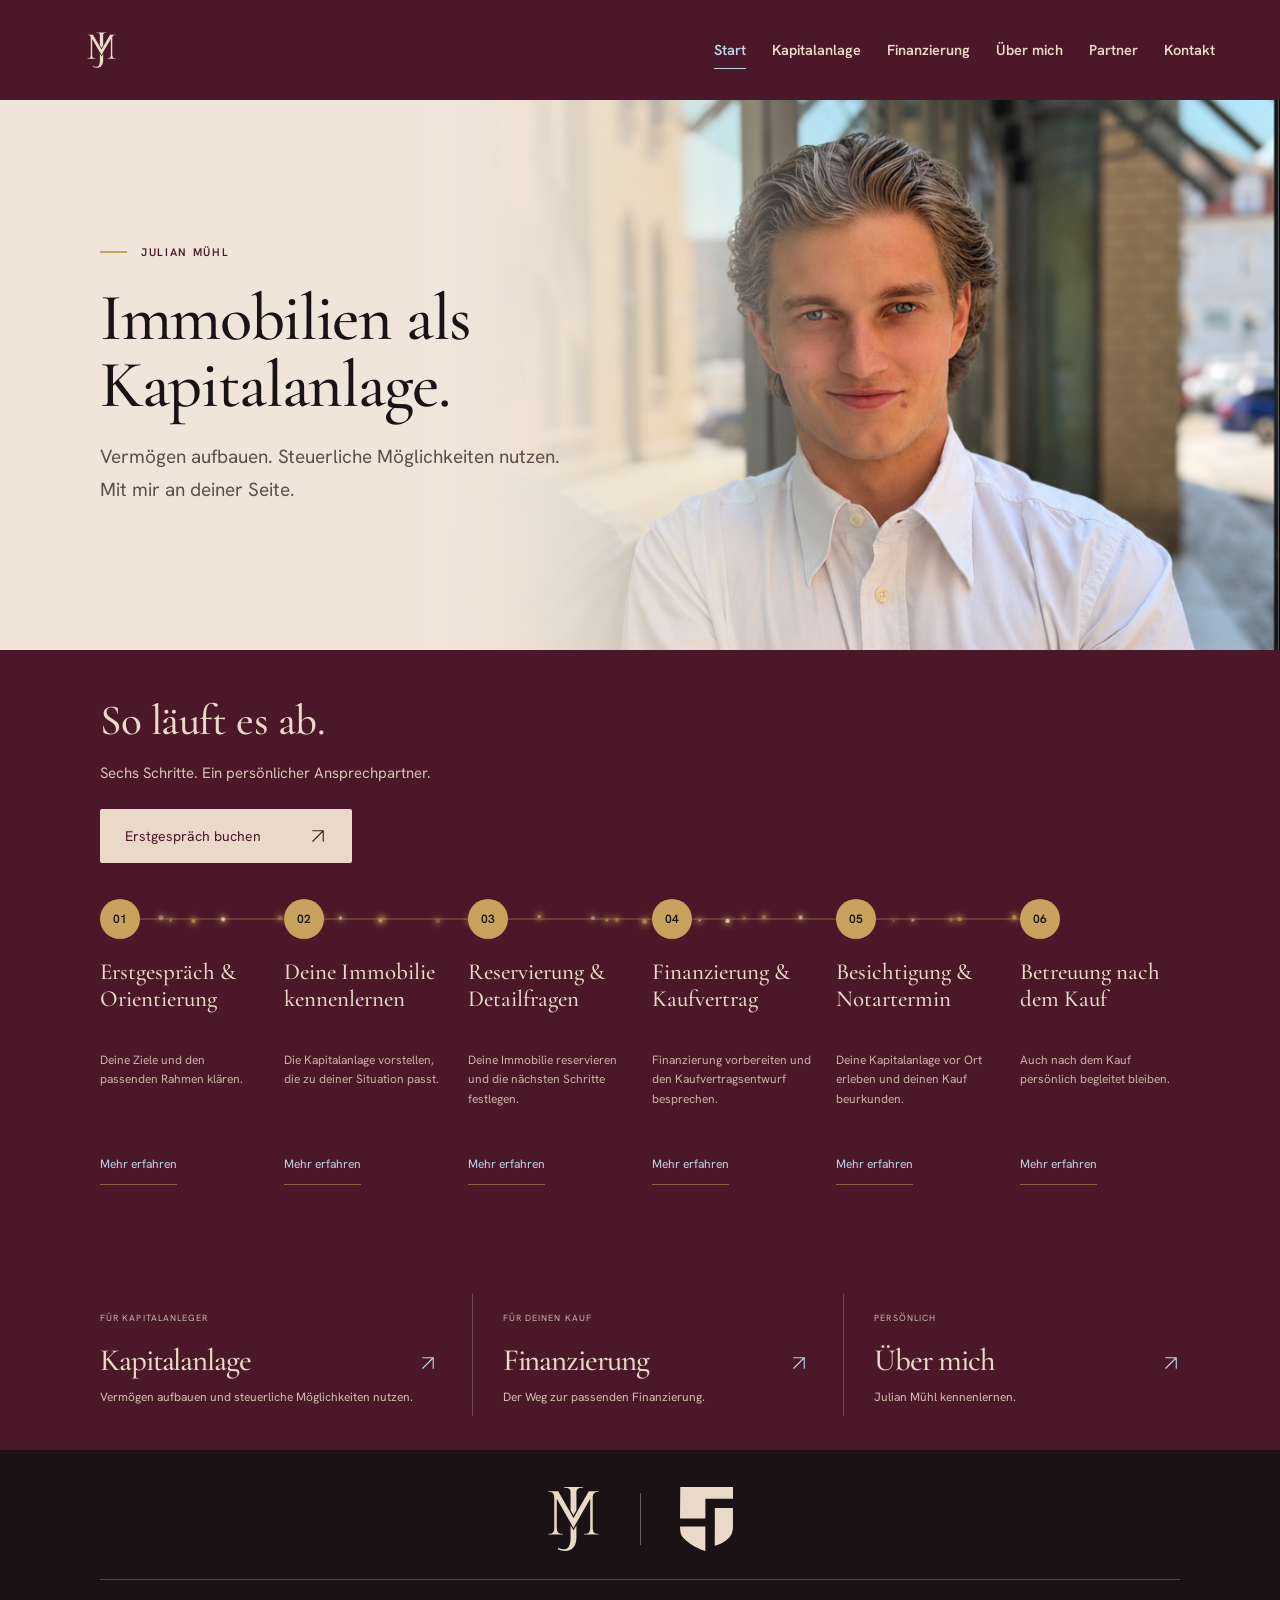
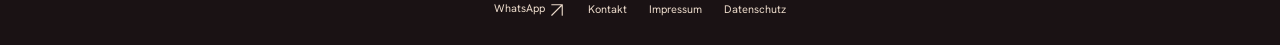
==== commit 967e5416: "Schriftgrößen: Hinweiszeile, Menü und Startbereich größer, Unterzeile sauber umbrochen Co-Authored-B" ====
--- a/index.html
+++ b/index.html
@@ -1 +1 @@
-<!doctype html><html lang="de"><head><meta charset="utf-8"><meta name="viewport" content="width=device-width,initial-scale=1"><meta name="theme-color" content="#EAD9C9"><title>Julian Mühl · Immobilieninvestor &amp; Unternehmer</title><meta name="description" content="Julian Mühl – Immobilieninvestor und Unternehmer. Ich begleite dich zu deiner Kapitalanlage-Immobilie: von der Auswahl bis nach dem Notartermin."><link rel="canonical" href="https://julianmuehl.de/"><meta property="og:title" content="Julian Mühl · Immobilieninvestor &amp; Unternehmer"><meta property="og:description" content="Julian Mühl – Immobilieninvestor und Unternehmer. Ich begleite dich zu deiner Kapitalanlage-Immobilie: von der Auswahl bis nach dem Notartermin."><meta property="og:url" content="https://julianmuehl.de/"><meta property="og:type" content="website"><meta property="og:locale" content="de_DE"><meta property="og:site_name" content="Julian Mühl"><meta property="og:image" content="https://julianmuehl.de/assets/og-image.jpg"><meta property="og:image:width" content="1200"><meta property="og:image:height" content="630"><meta property="og:image:alt" content="Julian Mühl – Name und Porträt auf Cashmere-Hintergrund"><meta name="twitter:card" content="summary_large_image"><link rel="icon" href="/favicon.png" type="image/png" sizes="96x96"><link rel="icon" href="/favicon.svg" type="image/svg+xml" sizes="any"><link rel="apple-touch-icon" href="/assets/icons/apple-touch-icon.png" sizes="180x180"><link rel="stylesheet" href="/styles.css?v=9f"><script src="/script.js?v=9f" defer></script></head><body class="home-page"><a class="skip" href="#inhalt">Zum Inhalt</a><header class="header wrap"><a class="brand" href="/" aria-label="Julian Mühl – Start"><span class="header-emblem" aria-hidden="true"><img src="/assets/jm-light.svg" width="47" height="59" alt=""><i class="brand-glint"></i></span></a><nav aria-label="Hauptnavigation"><button class="menu-toggle" aria-label="Menü öffnen" aria-expanded="false" aria-controls="menu"><span class="menu-lines" aria-hidden="true"><i></i><i></i></span></button><div id="menu" class="menu"><a href="/" class="nav-link active" aria-current="page">Start</a><a href="/kapitalanlage/" class="nav-link">Kapitalanlage</a><a href="/finanzierung/" class="nav-link">Finanzierung</a><a href="/ueber-mich/" class="nav-link">Über mich</a><a href="/partner/" class="nav-link">Partner</a><a href="/kontakt/" class="nav-link">Kontakt</a></div></nav></header><main id="inhalt"><section class="hero wrap" id="start" aria-labelledby="hero-title"><div class="hero-copy"><p class="eyebrow"><i></i>Julian Mühl</p><h1 id="hero-title"><span class="hero-word" style="--word:0">Immobilien</span> <span class="hero-word" style="--word:1">als</span><br><span class="hero-word" style="--word:2">Kapitalanlage.</span></h1><p class="hero-services">Vermögen aufbauen. Steuerliche Möglichkeiten nutzen. Mit mir an deiner Seite.</p></div><div class="hero-visual"><div class="photo-frame"><img src="/assets/portrait.png" width="915" height="706" fetchpriority="high" alt="Julian Mühl im weißen Hemd"></div><div class="photo-caption"><span>DEIN PERSÖNLICHER ANSPRECHPARTNER</span><span>01 — JM</span></div></div></section><section class="process" id="ablauf" aria-labelledby="ablauf-title"><div class="wrap section"><div class="process-heading"><p class="eyebrow"><i></i>Dein Immobilienkauf</p><h2 id="ablauf-title">So läuft es ab.</h2><p class="process-hint">Sechs Schritte. Ein persönlicher Ansprechpartner.</p></div><div class="wrap home-booking"><a class="button" href="https://api.leadconnectorhq.com/widget/booking/woeKV0aGhDuKVOrI6vjz" target="_blank" rel="noopener noreferrer">Erstgespräch buchen <span aria-hidden="true"><svg class="ui-icon" viewBox="0 0 24 24" width="18" height="18" fill="none" stroke="currentColor" stroke-width="1.5" stroke-linecap="round" stroke-linejoin="round" aria-hidden="true" focusable="false"><path d="M5 19 19 5M5 5h14v14"/></svg></span></a></div><div class="journey-frame"><ol class="steps timeline"><li style="--step:0"><span class="timeline-number" aria-hidden="true"><svg viewBox="0 0 40 40" width="40" height="40" focusable="false"><circle cx="20" cy="20" r="20" fill="currentColor"/><text x="20" y="20" dy=".35em" text-anchor="middle">01</text></svg></span><h3>Erstgespräch & Orientierung</h3><p>Deine Ziele und den passenden Rahmen klären.</p><details class="step-detail" name="immobilienablauf"><summary>Schritt ansehen <i aria-hidden="true"><svg class="ui-icon" viewBox="0 0 24 24" width="18" height="18" fill="none" stroke="currentColor" stroke-width="1.5" stroke-linecap="round" stroke-linejoin="round" aria-hidden="true" focusable="false"><path d="M5 19 19 5M5 5h14v14"/></svg></i></summary><div><p>Wir ordnen deine Ziele und deinen finanziellen Rahmen ein. Du bekommst einen verständlichen Überblick darüber, wie ein Immobilieninvestment aufgebaut ist und wie Mieteinnahmen, Finanzierung und mögliche Steuervorteile zusammenspielen.</p><p class="step-learning">Du nimmst mit, wie sich deine persönliche Situation in eine Investitionsstrategie übersetzen lässt.</p></div></details></li><li style="--step:1"><span class="timeline-number" aria-hidden="true"><svg viewBox="0 0 40 40" width="40" height="40" focusable="false"><circle cx="20" cy="20" r="20" fill="currentColor"/><text x="20" y="20" dy=".35em" text-anchor="middle">02</text></svg></span><h3>Deine Immobilie kennen&shy;lernen</h3><p>Die Kapitalanlage vorstellen, die zu deiner Situation passt.</p><details class="step-detail" name="immobilienablauf"><summary>Schritt ansehen <i aria-hidden="true"><svg class="ui-icon" viewBox="0 0 24 24" width="18" height="18" fill="none" stroke="currentColor" stroke-width="1.5" stroke-linecap="round" stroke-linejoin="round" aria-hidden="true" focusable="false"><path d="M5 19 19 5M5 5h14v14"/></svg></i></summary><div><p>Ich stelle dir die Immobilie vor, die zu deinen Zielen und deiner finanziellen Situation passt. Gemeinsam schauen wir auf Standort, Mietverhältnis, Unterlagen und Zahlen. Vor unserem zweiten Termin berechne ich die Immobilie ausführlich für dich. Anschließend teile ich das Objekt und deine persönliche Investmentanalyse mit dir. So kannst du die Zahlen und die besprochenen Zusammenhänge in Ruhe nachvollziehen.</p><p class="step-learning">Du lernst, warum diese Immobilie zu dir passt und wie ihre Zahlen, Finanzierung und möglichen steuerlichen Effekte zusammenwirken.</p></div></details></li><li style="--step:2"><span class="timeline-number" aria-hidden="true"><svg viewBox="0 0 40 40" width="40" height="40" focusable="false"><circle cx="20" cy="20" r="20" fill="currentColor"/><text x="20" y="20" dy=".35em" text-anchor="middle">03</text></svg></span><h3>Reservierung & Detailfragen</h3><p>Deine Immobilie reservieren und die nächsten Schritte festlegen.</p><details class="step-detail" name="immobilienablauf"><summary>Schritt ansehen <i aria-hidden="true"><svg class="ui-icon" viewBox="0 0 24 24" width="18" height="18" fill="none" stroke="currentColor" stroke-width="1.5" stroke-linecap="round" stroke-linejoin="round" aria-hidden="true" focusable="false"><path d="M5 19 19 5M5 5h14v14"/></svg></i></summary><div><p>Du hast deine zukünftige Kapitalanlage kennengelernt und konntest die Immobilie und ihre Zahlen noch einmal auf dich wirken lassen. Jetzt reservieren wir deine ausgewählte Immobilie gemeinsam für dich, beantworten deine Detailfragen und legen die nächsten Schritte für deinen Kauf fest.</p><p class="step-learning">Du gehst mit deiner reservierten Kapitalanlage, klaren Antworten und einem konkreten Plan in die Kaufvorbereitung.</p></div></details></li><li style="--step:3"><span class="timeline-number" aria-hidden="true"><svg viewBox="0 0 40 40" width="40" height="40" focusable="false"><circle cx="20" cy="20" r="20" fill="currentColor"/><text x="20" y="20" dy=".35em" text-anchor="middle">04</text></svg></span><h3>Finanzierung & Kaufvertrag</h3><p>Finanzierung vorbereiten und den Kaufvertragsentwurf besprechen.</p><details class="step-detail" name="immobilienablauf"><summary>Schritt ansehen <i aria-hidden="true"><svg class="ui-icon" viewBox="0 0 24 24" width="18" height="18" fill="none" stroke="currentColor" stroke-width="1.5" stroke-linecap="round" stroke-linejoin="round" aria-hidden="true" focusable="false"><path d="M5 19 19 5M5 5h14v14"/></svg></i></summary><div><p>Wir vergleichen die Finanzierungsmöglichkeiten und besprechen den Kaufvertragsentwurf. Ich zeige dir, wie Mieteinnahmen, Finanzierung und dein eigener Beitrag zusammenspielen. Gemeinsam schaffen wir eine klare Grundlage für deinen Kauf.</p><p class="step-learning">Du verstehst, wie Objekt, Finanzierung und Vertragsunterlagen zusammengehören.</p></div></details></li><li style="--step:4"><span class="timeline-number" aria-hidden="true"><svg viewBox="0 0 40 40" width="40" height="40" focusable="false"><circle cx="20" cy="20" r="20" fill="currentColor"/><text x="20" y="20" dy=".35em" text-anchor="middle">05</text></svg></span><h3>Besichtigung & Notartermin</h3><p>Deine Kapitalanlage vor Ort erleben und deinen Kauf beurkunden.</p><details class="step-detail" name="immobilienablauf"><summary>Schritt ansehen <i aria-hidden="true"><svg class="ui-icon" viewBox="0 0 24 24" width="18" height="18" fill="none" stroke="currentColor" stroke-width="1.5" stroke-linecap="round" stroke-linejoin="round" aria-hidden="true" focusable="false"><path d="M5 19 19 5M5 5h14v14"/></svg></i></summary><div><p>Du lernst deine zukünftige Kapitalanlage vor Ort kennen und erlebst die Räume und das Umfeld persönlich. Anschließend beurkunden wir deinen Kauf beim gemeinsamen Notartermin – ein besonderer Schritt auf deinem Weg zur eigenen Kapitalanlage. Ich bin an diesem Tag an deiner Seite und begleite dich durch den Termin.</p><p class="step-learning">Du erlebst deine zukünftige Kapitalanlage vor Ort und weißt, wie die Beurkundung und die weiteren Schritte zum Eigentum ablaufen.</p></div></details></li><li style="--step:5"><span class="timeline-number" aria-hidden="true"><svg viewBox="0 0 40 40" width="40" height="40" focusable="false"><circle cx="20" cy="20" r="20" fill="currentColor"/><text x="20" y="20" dy=".35em" text-anchor="middle">06</text></svg></span><h3>Betreuung nach dem Kauf</h3><p>Auch nach dem Kauf persönlich begleitet bleiben.</p><details class="step-detail" name="immobilienablauf"><summary>Schritt ansehen <i aria-hidden="true"><svg class="ui-icon" viewBox="0 0 24 24" width="18" height="18" fill="none" stroke="currentColor" stroke-width="1.5" stroke-linecap="round" stroke-linejoin="round" aria-hidden="true" focusable="false"><path d="M5 19 19 5M5 5h14v14"/></svg></i></summary><div><p>Nach dem Kauf bleibe ich dein Ansprechpartner. Ich unterstütze dich bei den nächsten Schritten rund um das Restnutzungsdauergutachten, die Sondereigentumsverwaltung und den Antrag auf Lohnsteuerermäßigung. So bringen wir auch die organisatorischen Themen deiner Kapitalanlage gemeinsam auf den Weg.</p><p class="step-learning">Du lernst, wie deine Kapitalanlage nach dem Kauf im Alltag betreut wird.</p></div></details></li></ol></div></div></section><section class="home-routes" aria-label="Entdecke die Website"><div class="wrap"><a href="/kapitalanlage/"><span>Für Kapitalanleger</span><h2>Kapitalanlage <b aria-hidden="true"><svg class="ui-icon" viewBox="0 0 24 24" width="18" height="18" fill="none" stroke="currentColor" stroke-width="1.5" stroke-linecap="round" stroke-linejoin="round" aria-hidden="true" focusable="false"><path d="M5 19 19 5M5 5h14v14"/></svg></b></h2><p>Vermögen aufbauen und steuerliche Möglichkeiten nutzen.</p></a><a href="/finanzierung/"><span>Für deinen Kauf</span><h2>Finanzierung <b aria-hidden="true"><svg class="ui-icon" viewBox="0 0 24 24" width="18" height="18" fill="none" stroke="currentColor" stroke-width="1.5" stroke-linecap="round" stroke-linejoin="round" aria-hidden="true" focusable="false"><path d="M5 19 19 5M5 5h14v14"/></svg></b></h2><p>Der Weg zur passenden Finanzierung.</p></a><a href="/ueber-mich/"><span>Persönlich</span><h2>Über mich <b aria-hidden="true"><svg class="ui-icon" viewBox="0 0 24 24" width="18" height="18" fill="none" stroke="currentColor" stroke-width="1.5" stroke-linecap="round" stroke-linejoin="round" aria-hidden="true" focusable="false"><path d="M5 19 19 5M5 5h14v14"/></svg></b></h2><p>Julian Mühl kennenlernen.</p></a></div></section></main><footer class="footer wrap footer-symbol-pair"><div class="footer-brands"><a class="brand" href="/" aria-label="Julian Mühl – Start"><img src="/assets/jm-footer.svg" width="50" height="64" alt="JM"></a><a class="footer-fidano" href="https://fidano-immo.de/" target="_blank" rel="noopener noreferrer" aria-label="Fidano-Website öffnen"><img src="/assets/fidano-symbol.svg" width="54" height="64" alt="Fidano"></a></div><div class="footer-links"><a href="https://wa.me/4917636362439?text=Hallo%20Julian%2C%20ich%20habe%20deine%20Seite%20gesehen%20und%20bin%20interessiert.%20Wann%20hast%20du%20kurz%20Zeit%20f%C3%BCr%20ein%20Gespr%C3%A4ch%3F" target="_blank" rel="noopener noreferrer">WhatsApp <svg class="ui-icon" viewBox="0 0 24 24" width="18" height="18" fill="none" stroke="currentColor" stroke-width="1.5" stroke-linecap="round" stroke-linejoin="round" aria-hidden="true" focusable="false"><path d="M5 19 19 5M5 5h14v14"/></svg></a><a href="/kontakt/">Kontakt</a><a href="/impressum/">Impressum</a><a href="/datenschutz/">Datenschutz</a></div></footer></body></html>
+<!doctype html><html lang="de"><head><meta charset="utf-8"><meta name="viewport" content="width=device-width,initial-scale=1"><meta name="theme-color" content="#EAD9C9"><title>Julian Mühl · Immobilieninvestor &amp; Unternehmer</title><meta name="description" content="Julian Mühl – Immobilieninvestor und Unternehmer. Ich begleite dich zu deiner Kapitalanlage-Immobilie: von der Auswahl bis nach dem Notartermin."><link rel="canonical" href="https://julianmuehl.de/"><meta property="og:title" content="Julian Mühl · Immobilieninvestor &amp; Unternehmer"><meta property="og:description" content="Julian Mühl – Immobilieninvestor und Unternehmer. Ich begleite dich zu deiner Kapitalanlage-Immobilie: von der Auswahl bis nach dem Notartermin."><meta property="og:url" content="https://julianmuehl.de/"><meta property="og:type" content="website"><meta property="og:locale" content="de_DE"><meta property="og:site_name" content="Julian Mühl"><meta property="og:image" content="https://julianmuehl.de/assets/og-julian.jpg"><meta property="og:image:width" content="1200"><meta property="og:image:height" content="630"><meta property="og:image:alt" content="Julian Mühl – Name und Porträt auf Cashmere-Hintergrund"><meta name="twitter:card" content="summary_large_image"><link rel="icon" href="/favicon.png" type="image/png" sizes="96x96"><link rel="icon" href="/assets/icons/favicon-dark-96.png" type="image/png" sizes="96x96" media="(prefers-color-scheme: dark)"><link rel="icon" href="/favicon.svg" type="image/svg+xml" sizes="any"><link rel="apple-touch-icon" href="/assets/icons/apple-touch-icon.png" sizes="180x180"><link rel="stylesheet" href="/styles.css?v=9g"><script src="/script.js?v=9g" defer></script></head><body class="home-page"><a class="skip" href="#inhalt">Zum Inhalt</a><header class="header wrap"><a class="brand" href="/" aria-label="Julian Mühl – Start"><span class="header-emblem" aria-hidden="true"><img src="/assets/jm-light.svg" width="47" height="59" alt=""><i class="brand-glint"></i></span></a><nav aria-label="Hauptnavigation"><button class="menu-toggle" aria-label="Menü öffnen" aria-expanded="false" aria-controls="menu"><span class="menu-lines" aria-hidden="true"><i></i><i></i></span></button><div id="menu" class="menu"><a href="/" class="nav-link active" aria-current="page">Start</a><a href="/kapitalanlage/" class="nav-link">Kapitalanlage</a><a href="/finanzierung/" class="nav-link">Finanzierung</a><a href="/ueber-mich/" class="nav-link">Über mich</a><a href="/partner/" class="nav-link">Partner</a><a href="/kontakt/" class="nav-link">Kontakt</a></div></nav></header><main id="inhalt"><section class="hero wrap" id="start" aria-labelledby="hero-title"><div class="hero-copy"><p class="eyebrow"><i></i>Julian Mühl</p><h1 id="hero-title"><span class="hero-word" style="--word:0">Immobilien</span> <span class="hero-word" style="--word:1">als</span><br><span class="hero-word" style="--word:2">Kapitalanlage.</span></h1><p class="hero-services">Vermögen aufbauen. Steuerliche Möglichkeiten nutzen.<br class="hero-break"> Mit mir an deiner Seite.</p></div><div class="hero-visual"><div class="photo-frame"><img src="/assets/portrait.png" width="915" height="706" fetchpriority="high" alt="Julian Mühl im weißen Hemd"></div><div class="photo-caption"><span>DEIN PERSÖNLICHER ANSPRECHPARTNER</span><span>01 — JM</span></div></div></section><section class="process" id="ablauf" aria-labelledby="ablauf-title"><div class="wrap section"><div class="process-heading"><p class="eyebrow"><i></i>Dein Immobilienkauf</p><h2 id="ablauf-title">So läuft es ab.</h2><p class="process-hint">Sechs Schritte. Ein persönlicher Ansprechpartner.</p></div><div class="wrap home-booking"><a class="button" href="https://api.leadconnectorhq.com/widget/booking/woeKV0aGhDuKVOrI6vjz" target="_blank" rel="noopener noreferrer">Erstgespräch buchen <span aria-hidden="true"><svg class="ui-icon" viewBox="0 0 24 24" width="18" height="18" fill="none" stroke="currentColor" stroke-width="1.5" stroke-linecap="round" stroke-linejoin="round" aria-hidden="true" focusable="false"><path d="M5 19 19 5M5 5h14v14"/></svg></span></a></div><div class="journey-frame"><ol class="steps timeline"><li style="--step:0"><span class="timeline-number" aria-hidden="true"><svg viewBox="0 0 40 40" width="40" height="40" focusable="false"><circle cx="20" cy="20" r="20" fill="currentColor"/><text x="20" y="20" dy=".35em" text-anchor="middle">01</text></svg></span><h3>Erstgespräch & Orientierung</h3><p>Deine Ziele und den passenden Rahmen klären.</p><details class="step-detail" name="immobilienablauf"><summary>Schritt ansehen <i aria-hidden="true"><svg class="ui-icon" viewBox="0 0 24 24" width="18" height="18" fill="none" stroke="currentColor" stroke-width="1.5" stroke-linecap="round" stroke-linejoin="round" aria-hidden="true" focusable="false"><path d="M5 19 19 5M5 5h14v14"/></svg></i></summary><div><p>Wir ordnen deine Ziele und deinen finanziellen Rahmen ein. Du bekommst einen verständlichen Überblick darüber, wie ein Immobilieninvestment aufgebaut ist und wie Mieteinnahmen, Finanzierung und mögliche Steuervorteile zusammenspielen.</p><p class="step-learning">Du nimmst mit, wie sich deine persönliche Situation in eine Investitionsstrategie übersetzen lässt.</p></div></details></li><li style="--step:1"><span class="timeline-number" aria-hidden="true"><svg viewBox="0 0 40 40" width="40" height="40" focusable="false"><circle cx="20" cy="20" r="20" fill="currentColor"/><text x="20" y="20" dy=".35em" text-anchor="middle">02</text></svg></span><h3>Deine Immobilie kennen&shy;lernen</h3><p>Die Kapitalanlage vorstellen, die zu deiner Situation passt.</p><details class="step-detail" name="immobilienablauf"><summary>Schritt ansehen <i aria-hidden="true"><svg class="ui-icon" viewBox="0 0 24 24" width="18" height="18" fill="none" stroke="currentColor" stroke-width="1.5" stroke-linecap="round" stroke-linejoin="round" aria-hidden="true" focusable="false"><path d="M5 19 19 5M5 5h14v14"/></svg></i></summary><div><p>Ich stelle dir die Immobilie vor, die zu deinen Zielen und deiner finanziellen Situation passt. Gemeinsam schauen wir auf Standort, Mietverhältnis, Unterlagen und Zahlen. Vor unserem zweiten Termin berechne ich die Immobilie ausführlich für dich. Anschließend teile ich das Objekt und deine persönliche Investmentanalyse mit dir. So kannst du die Zahlen und die besprochenen Zusammenhänge in Ruhe nachvollziehen.</p><p class="step-learning">Du lernst, warum diese Immobilie zu dir passt und wie ihre Zahlen, Finanzierung und möglichen steuerlichen Effekte zusammenwirken.</p></div></details></li><li style="--step:2"><span class="timeline-number" aria-hidden="true"><svg viewBox="0 0 40 40" width="40" height="40" focusable="false"><circle cx="20" cy="20" r="20" fill="currentColor"/><text x="20" y="20" dy=".35em" text-anchor="middle">03</text></svg></span><h3>Reservierung & Detailfragen</h3><p>Deine Immobilie reservieren und die nächsten Schritte festlegen.</p><details class="step-detail" name="immobilienablauf"><summary>Schritt ansehen <i aria-hidden="true"><svg class="ui-icon" viewBox="0 0 24 24" width="18" height="18" fill="none" stroke="currentColor" stroke-width="1.5" stroke-linecap="round" stroke-linejoin="round" aria-hidden="true" focusable="false"><path d="M5 19 19 5M5 5h14v14"/></svg></i></summary><div><p>Du hast deine zukünftige Kapitalanlage kennengelernt und konntest die Immobilie und ihre Zahlen noch einmal auf dich wirken lassen. Jetzt reservieren wir deine ausgewählte Immobilie gemeinsam für dich, beantworten deine Detailfragen und legen die nächsten Schritte für deinen Kauf fest.</p><p class="step-learning">Du gehst mit deiner reservierten Kapitalanlage, klaren Antworten und einem konkreten Plan in die Kaufvorbereitung.</p></div></details></li><li style="--step:3"><span class="timeline-number" aria-hidden="true"><svg viewBox="0 0 40 40" width="40" height="40" focusable="false"><circle cx="20" cy="20" r="20" fill="currentColor"/><text x="20" y="20" dy=".35em" text-anchor="middle">04</text></svg></span><h3>Finanzierung & Kaufvertrag</h3><p>Finanzierung vorbereiten und den Kaufvertragsentwurf besprechen.</p><details class="step-detail" name="immobilienablauf"><summary>Schritt ansehen <i aria-hidden="true"><svg class="ui-icon" viewBox="0 0 24 24" width="18" height="18" fill="none" stroke="currentColor" stroke-width="1.5" stroke-linecap="round" stroke-linejoin="round" aria-hidden="true" focusable="false"><path d="M5 19 19 5M5 5h14v14"/></svg></i></summary><div><p>Wir vergleichen die Finanzierungsmöglichkeiten und besprechen den Kaufvertragsentwurf. Ich zeige dir, wie Mieteinnahmen, Finanzierung und dein eigener Beitrag zusammenspielen. Gemeinsam schaffen wir eine klare Grundlage für deinen Kauf.</p><p class="step-learning">Du verstehst, wie Objekt, Finanzierung und Vertragsunterlagen zusammengehören.</p></div></details></li><li style="--step:4"><span class="timeline-number" aria-hidden="true"><svg viewBox="0 0 40 40" width="40" height="40" focusable="false"><circle cx="20" cy="20" r="20" fill="currentColor"/><text x="20" y="20" dy=".35em" text-anchor="middle">05</text></svg></span><h3>Besichtigung & Notartermin</h3><p>Deine Kapitalanlage vor Ort erleben und deinen Kauf beurkunden.</p><details class="step-detail" name="immobilienablauf"><summary>Schritt ansehen <i aria-hidden="true"><svg class="ui-icon" viewBox="0 0 24 24" width="18" height="18" fill="none" stroke="currentColor" stroke-width="1.5" stroke-linecap="round" stroke-linejoin="round" aria-hidden="true" focusable="false"><path d="M5 19 19 5M5 5h14v14"/></svg></i></summary><div><p>Du lernst deine zukünftige Kapitalanlage vor Ort kennen und erlebst die Räume und das Umfeld persönlich. Anschließend beurkunden wir deinen Kauf beim gemeinsamen Notartermin – ein besonderer Schritt auf deinem Weg zur eigenen Kapitalanlage. Ich bin an diesem Tag an deiner Seite und begleite dich durch den Termin.</p><p class="step-learning">Du erlebst deine zukünftige Kapitalanlage vor Ort und weißt, wie die Beurkundung und die weiteren Schritte zum Eigentum ablaufen.</p></div></details></li><li style="--step:5"><span class="timeline-number" aria-hidden="true"><svg viewBox="0 0 40 40" width="40" height="40" focusable="false"><circle cx="20" cy="20" r="20" fill="currentColor"/><text x="20" y="20" dy=".35em" text-anchor="middle">06</text></svg></span><h3>Betreuung nach dem Kauf</h3><p>Auch nach dem Kauf persönlich begleitet bleiben.</p><details class="step-detail" name="immobilienablauf"><summary>Schritt ansehen <i aria-hidden="true"><svg class="ui-icon" viewBox="0 0 24 24" width="18" height="18" fill="none" stroke="currentColor" stroke-width="1.5" stroke-linecap="round" stroke-linejoin="round" aria-hidden="true" focusable="false"><path d="M5 19 19 5M5 5h14v14"/></svg></i></summary><div><p>Nach dem Kauf bleibe ich dein Ansprechpartner. Ich unterstütze dich bei den nächsten Schritten rund um das Restnutzungsdauergutachten, die Sondereigentumsverwaltung und den Antrag auf Lohnsteuerermäßigung. So bringen wir auch die organisatorischen Themen deiner Kapitalanlage gemeinsam auf den Weg.</p><p class="step-learning">Du lernst, wie deine Kapitalanlage nach dem Kauf im Alltag betreut wird.</p></div></details></li></ol></div></div></section><section class="home-routes" aria-label="Entdecke die Website"><div class="wrap"><a href="/kapitalanlage/"><span>Für Kapitalanleger</span><h2>Kapitalanlage <b aria-hidden="true"><svg class="ui-icon" viewBox="0 0 24 24" width="18" height="18" fill="none" stroke="currentColor" stroke-width="1.5" stroke-linecap="round" stroke-linejoin="round" aria-hidden="true" focusable="false"><path d="M5 19 19 5M5 5h14v14"/></svg></b></h2><p>Vermögen aufbauen und steuerliche Möglichkeiten nutzen.</p></a><a href="/finanzierung/"><span>Für deinen Kauf</span><h2>Finanzierung <b aria-hidden="true"><svg class="ui-icon" viewBox="0 0 24 24" width="18" height="18" fill="none" stroke="currentColor" stroke-width="1.5" stroke-linecap="round" stroke-linejoin="round" aria-hidden="true" focusable="false"><path d="M5 19 19 5M5 5h14v14"/></svg></b></h2><p>Der Weg zur passenden Finanzierung.</p></a><a href="/ueber-mich/"><span>Persönlich</span><h2>Über mich <b aria-hidden="true"><svg class="ui-icon" viewBox="0 0 24 24" width="18" height="18" fill="none" stroke="currentColor" stroke-width="1.5" stroke-linecap="round" stroke-linejoin="round" aria-hidden="true" focusable="false"><path d="M5 19 19 5M5 5h14v14"/></svg></b></h2><p>Julian Mühl kennenlernen.</p></a></div></section></main><footer class="footer wrap footer-symbol-pair"><div class="footer-brands"><a class="brand" href="/" aria-label="Julian Mühl – Start"><img src="/assets/jm-footer.svg" width="50" height="64" alt="JM"></a><a class="footer-fidano" href="https://fidano-immo.de/" target="_blank" rel="noopener noreferrer" aria-label="Fidano-Website öffnen"><img src="/assets/fidano-symbol.svg" width="54" height="64" alt="Fidano"></a></div><div class="footer-links"><a href="https://wa.me/4917636362439?text=Hallo%20Julian%2C%20ich%20habe%20deine%20Seite%20gesehen%20und%20bin%20interessiert.%20Wann%20hast%20du%20kurz%20Zeit%20f%C3%BCr%20ein%20Gespr%C3%A4ch%3F" target="_blank" rel="noopener noreferrer">WhatsApp <svg class="ui-icon" viewBox="0 0 24 24" width="18" height="18" fill="none" stroke="currentColor" stroke-width="1.5" stroke-linecap="round" stroke-linejoin="round" aria-hidden="true" focusable="false"><path d="M5 19 19 5M5 5h14v14"/></svg></a><a href="/kontakt/">Kontakt</a><a href="/impressum/">Impressum</a><a href="/datenschutz/">Datenschutz</a></div></footer></body></html>
--- a/styles.css
+++ b/styles.css
@@ -329,3 +329,7 @@
 .partner-grid article>p{max-width:480px;font-size:15px;line-height:1.8;color:#5e4e49;margin-bottom:20px}
 .partner-collaboration{padding-block:0 70px}.partner-collaboration h2{font-size:43px;line-height:1.08;margin-top:22px}.partner-collaboration ol{list-style:decimal-leading-zero;display:grid;grid-template-columns:repeat(3,minmax(0,1fr));gap:45px;margin:35px 0 0;padding-left:28px}.partner-collaboration li{padding:22px 0 0 8px;border-top:1px solid var(--rule)}.partner-collaboration li::marker{color:var(--wine);font-size:12px}.partner-collaboration h3{font:500 29px/1.15 PersonalSerif,Georgia,serif}.partner-collaboration li p{font-size:15px;line-height:1.8;color:#5e4e49;margin-top:16px}
 @media(max-width:740px){.partner-collaboration{padding-bottom:45px}.partner-collaboration h2{font-size:36px}.partner-collaboration ol{grid-template-columns:1fr;gap:26px}.partner-collaboration li p,.partner-grid article>p,.form-entry p{font-size:14px}}
+/* Schriftgrößen 06.11.2026: Hinweiszeile, Menü, Startbereich */
+.process-heading>p.process-hint{font-size:15px;opacity:.88;line-height:1.5}
+.hero-break{display:none}
+@media(min-width:1101px){header.header .menu a{font-size:14.5px}.hero h1{font-size:clamp(49px,5.2vw,88px)}.hero-services{font-size:19px}.hero-break{display:inline}}
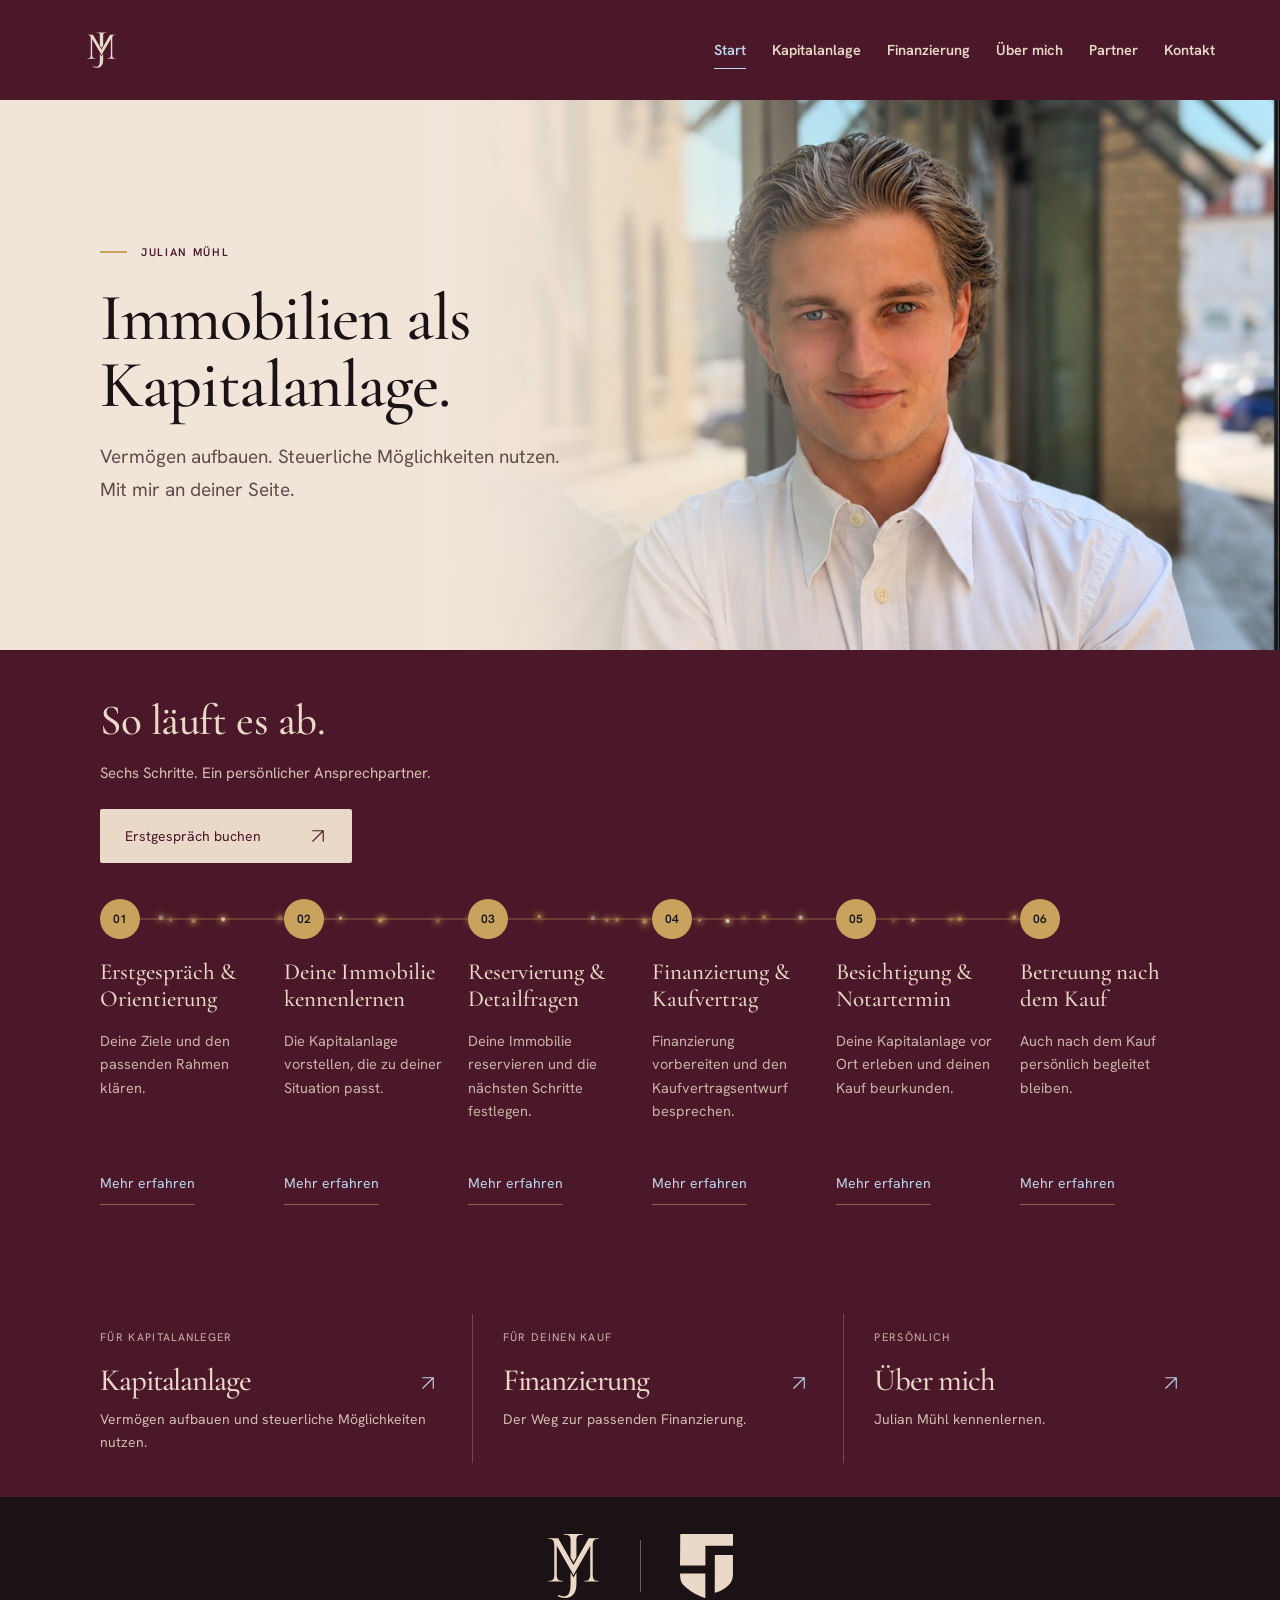
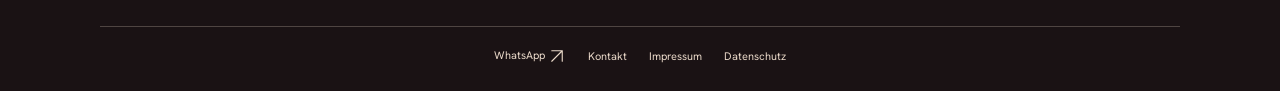
==== commit 529f9afb: "Ablauf und Wegweiser: größere Texte, Links auf einer Linie Co-Authored-By: Claude Opus 5.5 <noreply@" ====
--- a/index.html
+++ b/index.html
@@ -1 +1 @@
-<!doctype html><html lang="de"><head><meta charset="utf-8"><meta name="viewport" content="width=device-width,initial-scale=1"><meta name="theme-color" content="#EAD9C9"><title>Julian Mühl · Immobilieninvestor &amp; Unternehmer</title><meta name="description" content="Julian Mühl – Immobilieninvestor und Unternehmer. Ich begleite dich zu deiner Kapitalanlage-Immobilie: von der Auswahl bis nach dem Notartermin."><link rel="canonical" href="https://julianmuehl.de/"><meta property="og:title" content="Julian Mühl · Immobilieninvestor &amp; Unternehmer"><meta property="og:description" content="Julian Mühl – Immobilieninvestor und Unternehmer. Ich begleite dich zu deiner Kapitalanlage-Immobilie: von der Auswahl bis nach dem Notartermin."><meta property="og:url" content="https://julianmuehl.de/"><meta property="og:type" content="website"><meta property="og:locale" content="de_DE"><meta property="og:site_name" content="Julian Mühl"><meta property="og:image" content="https://julianmuehl.de/assets/og-julian.jpg"><meta property="og:image:width" content="1200"><meta property="og:image:height" content="630"><meta property="og:image:alt" content="Julian Mühl – Name und Porträt auf Cashmere-Hintergrund"><meta name="twitter:card" content="summary_large_image"><link rel="icon" href="/favicon.png" type="image/png" sizes="96x96"><link rel="icon" href="/assets/icons/favicon-dark-96.png" type="image/png" sizes="96x96" media="(prefers-color-scheme: dark)"><link rel="icon" href="/favicon.svg" type="image/svg+xml" sizes="any"><link rel="apple-touch-icon" href="/assets/icons/apple-touch-icon.png" sizes="180x180"><link rel="stylesheet" href="/styles.css?v=9g"><script src="/script.js?v=9g" defer></script></head><body class="home-page"><a class="skip" href="#inhalt">Zum Inhalt</a><header class="header wrap"><a class="brand" href="/" aria-label="Julian Mühl – Start"><span class="header-emblem" aria-hidden="true"><img src="/assets/jm-light.svg" width="47" height="59" alt=""><i class="brand-glint"></i></span></a><nav aria-label="Hauptnavigation"><button class="menu-toggle" aria-label="Menü öffnen" aria-expanded="false" aria-controls="menu"><span class="menu-lines" aria-hidden="true"><i></i><i></i></span></button><div id="menu" class="menu"><a href="/" class="nav-link active" aria-current="page">Start</a><a href="/kapitalanlage/" class="nav-link">Kapitalanlage</a><a href="/finanzierung/" class="nav-link">Finanzierung</a><a href="/ueber-mich/" class="nav-link">Über mich</a><a href="/partner/" class="nav-link">Partner</a><a href="/kontakt/" class="nav-link">Kontakt</a></div></nav></header><main id="inhalt"><section class="hero wrap" id="start" aria-labelledby="hero-title"><div class="hero-copy"><p class="eyebrow"><i></i>Julian Mühl</p><h1 id="hero-title"><span class="hero-word" style="--word:0">Immobilien</span> <span class="hero-word" style="--word:1">als</span><br><span class="hero-word" style="--word:2">Kapitalanlage.</span></h1><p class="hero-services">Vermögen aufbauen. Steuerliche Möglichkeiten nutzen.<br class="hero-break"> Mit mir an deiner Seite.</p></div><div class="hero-visual"><div class="photo-frame"><img src="/assets/portrait.png" width="915" height="706" fetchpriority="high" alt="Julian Mühl im weißen Hemd"></div><div class="photo-caption"><span>DEIN PERSÖNLICHER ANSPRECHPARTNER</span><span>01 — JM</span></div></div></section><section class="process" id="ablauf" aria-labelledby="ablauf-title"><div class="wrap section"><div class="process-heading"><p class="eyebrow"><i></i>Dein Immobilienkauf</p><h2 id="ablauf-title">So läuft es ab.</h2><p class="process-hint">Sechs Schritte. Ein persönlicher Ansprechpartner.</p></div><div class="wrap home-booking"><a class="button" href="https://api.leadconnectorhq.com/widget/booking/woeKV0aGhDuKVOrI6vjz" target="_blank" rel="noopener noreferrer">Erstgespräch buchen <span aria-hidden="true"><svg class="ui-icon" viewBox="0 0 24 24" width="18" height="18" fill="none" stroke="currentColor" stroke-width="1.5" stroke-linecap="round" stroke-linejoin="round" aria-hidden="true" focusable="false"><path d="M5 19 19 5M5 5h14v14"/></svg></span></a></div><div class="journey-frame"><ol class="steps timeline"><li style="--step:0"><span class="timeline-number" aria-hidden="true"><svg viewBox="0 0 40 40" width="40" height="40" focusable="false"><circle cx="20" cy="20" r="20" fill="currentColor"/><text x="20" y="20" dy=".35em" text-anchor="middle">01</text></svg></span><h3>Erstgespräch & Orientierung</h3><p>Deine Ziele und den passenden Rahmen klären.</p><details class="step-detail" name="immobilienablauf"><summary>Schritt ansehen <i aria-hidden="true"><svg class="ui-icon" viewBox="0 0 24 24" width="18" height="18" fill="none" stroke="currentColor" stroke-width="1.5" stroke-linecap="round" stroke-linejoin="round" aria-hidden="true" focusable="false"><path d="M5 19 19 5M5 5h14v14"/></svg></i></summary><div><p>Wir ordnen deine Ziele und deinen finanziellen Rahmen ein. Du bekommst einen verständlichen Überblick darüber, wie ein Immobilieninvestment aufgebaut ist und wie Mieteinnahmen, Finanzierung und mögliche Steuervorteile zusammenspielen.</p><p class="step-learning">Du nimmst mit, wie sich deine persönliche Situation in eine Investitionsstrategie übersetzen lässt.</p></div></details></li><li style="--step:1"><span class="timeline-number" aria-hidden="true"><svg viewBox="0 0 40 40" width="40" height="40" focusable="false"><circle cx="20" cy="20" r="20" fill="currentColor"/><text x="20" y="20" dy=".35em" text-anchor="middle">02</text></svg></span><h3>Deine Immobilie kennen&shy;lernen</h3><p>Die Kapitalanlage vorstellen, die zu deiner Situation passt.</p><details class="step-detail" name="immobilienablauf"><summary>Schritt ansehen <i aria-hidden="true"><svg class="ui-icon" viewBox="0 0 24 24" width="18" height="18" fill="none" stroke="currentColor" stroke-width="1.5" stroke-linecap="round" stroke-linejoin="round" aria-hidden="true" focusable="false"><path d="M5 19 19 5M5 5h14v14"/></svg></i></summary><div><p>Ich stelle dir die Immobilie vor, die zu deinen Zielen und deiner finanziellen Situation passt. Gemeinsam schauen wir auf Standort, Mietverhältnis, Unterlagen und Zahlen. Vor unserem zweiten Termin berechne ich die Immobilie ausführlich für dich. Anschließend teile ich das Objekt und deine persönliche Investmentanalyse mit dir. So kannst du die Zahlen und die besprochenen Zusammenhänge in Ruhe nachvollziehen.</p><p class="step-learning">Du lernst, warum diese Immobilie zu dir passt und wie ihre Zahlen, Finanzierung und möglichen steuerlichen Effekte zusammenwirken.</p></div></details></li><li style="--step:2"><span class="timeline-number" aria-hidden="true"><svg viewBox="0 0 40 40" width="40" height="40" focusable="false"><circle cx="20" cy="20" r="20" fill="currentColor"/><text x="20" y="20" dy=".35em" text-anchor="middle">03</text></svg></span><h3>Reservierung & Detailfragen</h3><p>Deine Immobilie reservieren und die nächsten Schritte festlegen.</p><details class="step-detail" name="immobilienablauf"><summary>Schritt ansehen <i aria-hidden="true"><svg class="ui-icon" viewBox="0 0 24 24" width="18" height="18" fill="none" stroke="currentColor" stroke-width="1.5" stroke-linecap="round" stroke-linejoin="round" aria-hidden="true" focusable="false"><path d="M5 19 19 5M5 5h14v14"/></svg></i></summary><div><p>Du hast deine zukünftige Kapitalanlage kennengelernt und konntest die Immobilie und ihre Zahlen noch einmal auf dich wirken lassen. Jetzt reservieren wir deine ausgewählte Immobilie gemeinsam für dich, beantworten deine Detailfragen und legen die nächsten Schritte für deinen Kauf fest.</p><p class="step-learning">Du gehst mit deiner reservierten Kapitalanlage, klaren Antworten und einem konkreten Plan in die Kaufvorbereitung.</p></div></details></li><li style="--step:3"><span class="timeline-number" aria-hidden="true"><svg viewBox="0 0 40 40" width="40" height="40" focusable="false"><circle cx="20" cy="20" r="20" fill="currentColor"/><text x="20" y="20" dy=".35em" text-anchor="middle">04</text></svg></span><h3>Finanzierung & Kaufvertrag</h3><p>Finanzierung vorbereiten und den Kaufvertragsentwurf besprechen.</p><details class="step-detail" name="immobilienablauf"><summary>Schritt ansehen <i aria-hidden="true"><svg class="ui-icon" viewBox="0 0 24 24" width="18" height="18" fill="none" stroke="currentColor" stroke-width="1.5" stroke-linecap="round" stroke-linejoin="round" aria-hidden="true" focusable="false"><path d="M5 19 19 5M5 5h14v14"/></svg></i></summary><div><p>Wir vergleichen die Finanzierungsmöglichkeiten und besprechen den Kaufvertragsentwurf. Ich zeige dir, wie Mieteinnahmen, Finanzierung und dein eigener Beitrag zusammenspielen. Gemeinsam schaffen wir eine klare Grundlage für deinen Kauf.</p><p class="step-learning">Du verstehst, wie Objekt, Finanzierung und Vertragsunterlagen zusammengehören.</p></div></details></li><li style="--step:4"><span class="timeline-number" aria-hidden="true"><svg viewBox="0 0 40 40" width="40" height="40" focusable="false"><circle cx="20" cy="20" r="20" fill="currentColor"/><text x="20" y="20" dy=".35em" text-anchor="middle">05</text></svg></span><h3>Besichtigung & Notartermin</h3><p>Deine Kapitalanlage vor Ort erleben und deinen Kauf beurkunden.</p><details class="step-detail" name="immobilienablauf"><summary>Schritt ansehen <i aria-hidden="true"><svg class="ui-icon" viewBox="0 0 24 24" width="18" height="18" fill="none" stroke="currentColor" stroke-width="1.5" stroke-linecap="round" stroke-linejoin="round" aria-hidden="true" focusable="false"><path d="M5 19 19 5M5 5h14v14"/></svg></i></summary><div><p>Du lernst deine zukünftige Kapitalanlage vor Ort kennen und erlebst die Räume und das Umfeld persönlich. Anschließend beurkunden wir deinen Kauf beim gemeinsamen Notartermin – ein besonderer Schritt auf deinem Weg zur eigenen Kapitalanlage. Ich bin an diesem Tag an deiner Seite und begleite dich durch den Termin.</p><p class="step-learning">Du erlebst deine zukünftige Kapitalanlage vor Ort und weißt, wie die Beurkundung und die weiteren Schritte zum Eigentum ablaufen.</p></div></details></li><li style="--step:5"><span class="timeline-number" aria-hidden="true"><svg viewBox="0 0 40 40" width="40" height="40" focusable="false"><circle cx="20" cy="20" r="20" fill="currentColor"/><text x="20" y="20" dy=".35em" text-anchor="middle">06</text></svg></span><h3>Betreuung nach dem Kauf</h3><p>Auch nach dem Kauf persönlich begleitet bleiben.</p><details class="step-detail" name="immobilienablauf"><summary>Schritt ansehen <i aria-hidden="true"><svg class="ui-icon" viewBox="0 0 24 24" width="18" height="18" fill="none" stroke="currentColor" stroke-width="1.5" stroke-linecap="round" stroke-linejoin="round" aria-hidden="true" focusable="false"><path d="M5 19 19 5M5 5h14v14"/></svg></i></summary><div><p>Nach dem Kauf bleibe ich dein Ansprechpartner. Ich unterstütze dich bei den nächsten Schritten rund um das Restnutzungsdauergutachten, die Sondereigentumsverwaltung und den Antrag auf Lohnsteuerermäßigung. So bringen wir auch die organisatorischen Themen deiner Kapitalanlage gemeinsam auf den Weg.</p><p class="step-learning">Du lernst, wie deine Kapitalanlage nach dem Kauf im Alltag betreut wird.</p></div></details></li></ol></div></div></section><section class="home-routes" aria-label="Entdecke die Website"><div class="wrap"><a href="/kapitalanlage/"><span>Für Kapitalanleger</span><h2>Kapitalanlage <b aria-hidden="true"><svg class="ui-icon" viewBox="0 0 24 24" width="18" height="18" fill="none" stroke="currentColor" stroke-width="1.5" stroke-linecap="round" stroke-linejoin="round" aria-hidden="true" focusable="false"><path d="M5 19 19 5M5 5h14v14"/></svg></b></h2><p>Vermögen aufbauen und steuerliche Möglichkeiten nutzen.</p></a><a href="/finanzierung/"><span>Für deinen Kauf</span><h2>Finanzierung <b aria-hidden="true"><svg class="ui-icon" viewBox="0 0 24 24" width="18" height="18" fill="none" stroke="currentColor" stroke-width="1.5" stroke-linecap="round" stroke-linejoin="round" aria-hidden="true" focusable="false"><path d="M5 19 19 5M5 5h14v14"/></svg></b></h2><p>Der Weg zur passenden Finanzierung.</p></a><a href="/ueber-mich/"><span>Persönlich</span><h2>Über mich <b aria-hidden="true"><svg class="ui-icon" viewBox="0 0 24 24" width="18" height="18" fill="none" stroke="currentColor" stroke-width="1.5" stroke-linecap="round" stroke-linejoin="round" aria-hidden="true" focusable="false"><path d="M5 19 19 5M5 5h14v14"/></svg></b></h2><p>Julian Mühl kennenlernen.</p></a></div></section></main><footer class="footer wrap footer-symbol-pair"><div class="footer-brands"><a class="brand" href="/" aria-label="Julian Mühl – Start"><img src="/assets/jm-footer.svg" width="50" height="64" alt="JM"></a><a class="footer-fidano" href="https://fidano-immo.de/" target="_blank" rel="noopener noreferrer" aria-label="Fidano-Website öffnen"><img src="/assets/fidano-symbol.svg" width="54" height="64" alt="Fidano"></a></div><div class="footer-links"><a href="https://wa.me/4917636362439?text=Hallo%20Julian%2C%20ich%20habe%20deine%20Seite%20gesehen%20und%20bin%20interessiert.%20Wann%20hast%20du%20kurz%20Zeit%20f%C3%BCr%20ein%20Gespr%C3%A4ch%3F" target="_blank" rel="noopener noreferrer">WhatsApp <svg class="ui-icon" viewBox="0 0 24 24" width="18" height="18" fill="none" stroke="currentColor" stroke-width="1.5" stroke-linecap="round" stroke-linejoin="round" aria-hidden="true" focusable="false"><path d="M5 19 19 5M5 5h14v14"/></svg></a><a href="/kontakt/">Kontakt</a><a href="/impressum/">Impressum</a><a href="/datenschutz/">Datenschutz</a></div></footer></body></html>
+<!doctype html><html lang="de"><head><meta charset="utf-8"><meta name="viewport" content="width=device-width,initial-scale=1"><meta name="theme-color" content="#EAD9C9"><title>Julian Mühl · Immobilieninvestor &amp; Unternehmer</title><meta name="description" content="Julian Mühl – Immobilieninvestor und Unternehmer. Ich begleite dich zu deiner Kapitalanlage-Immobilie: von der Auswahl bis nach dem Notartermin."><link rel="canonical" href="https://julianmuehl.de/"><meta property="og:title" content="Julian Mühl · Immobilieninvestor &amp; Unternehmer"><meta property="og:description" content="Julian Mühl – Immobilieninvestor und Unternehmer. Ich begleite dich zu deiner Kapitalanlage-Immobilie: von der Auswahl bis nach dem Notartermin."><meta property="og:url" content="https://julianmuehl.de/"><meta property="og:type" content="website"><meta property="og:locale" content="de_DE"><meta property="og:site_name" content="Julian Mühl"><meta property="og:image" content="https://julianmuehl.de/assets/og-julian.jpg"><meta property="og:image:width" content="1200"><meta property="og:image:height" content="630"><meta property="og:image:alt" content="Julian Mühl – Name und Porträt auf Cashmere-Hintergrund"><meta name="twitter:card" content="summary_large_image"><link rel="icon" href="/favicon.png" type="image/png" sizes="96x96"><link rel="icon" href="/assets/icons/favicon-dark-96.png" type="image/png" sizes="96x96" media="(prefers-color-scheme: dark)"><link rel="icon" href="/favicon.svg" type="image/svg+xml" sizes="any"><link rel="apple-touch-icon" href="/assets/icons/apple-touch-icon.png" sizes="180x180"><link rel="stylesheet" href="/styles.css?v=9k"><script src="/script.js?v=9k" defer></script></head><body class="home-page"><a class="skip" href="#inhalt">Zum Inhalt</a><header class="header wrap"><a class="brand" href="/" aria-label="Julian Mühl – Start"><span class="header-emblem" aria-hidden="true"><img src="/assets/jm-light.svg" width="47" height="59" alt=""><i class="brand-glint"></i></span></a><nav aria-label="Hauptnavigation"><button class="menu-toggle" aria-label="Menü öffnen" aria-expanded="false" aria-controls="menu"><span class="menu-lines" aria-hidden="true"><i></i><i></i></span></button><div id="menu" class="menu"><a href="/" class="nav-link active" aria-current="page">Start</a><a href="/kapitalanlage/" class="nav-link">Kapitalanlage</a><a href="/finanzierung/" class="nav-link">Finanzierung</a><a href="/ueber-mich/" class="nav-link">Über mich</a><a href="/partner/" class="nav-link">Partner</a><a href="/kontakt/" class="nav-link">Kontakt</a></div></nav></header><main id="inhalt"><section class="hero wrap" id="start" aria-labelledby="hero-title"><div class="hero-copy"><p class="eyebrow"><i></i>Julian Mühl</p><h1 id="hero-title"><span class="hero-word" style="--word:0">Immobilien</span> <span class="hero-word" style="--word:1">als</span><br><span class="hero-word" style="--word:2">Kapitalanlage.</span></h1><p class="hero-services">Vermögen aufbauen. Steuerliche Möglichkeiten nutzen.<br class="hero-break"> Mit mir an deiner Seite.</p></div><div class="hero-visual"><div class="photo-frame"><img src="/assets/portrait.png" width="915" height="706" fetchpriority="high" alt="Julian Mühl im weißen Hemd"></div><div class="photo-caption"><span>DEIN PERSÖNLICHER ANSPRECHPARTNER</span><span>01 — JM</span></div></div></section><section class="process" id="ablauf" aria-labelledby="ablauf-title"><div class="wrap section"><div class="process-heading"><p class="eyebrow"><i></i>Dein Immobilienkauf</p><h2 id="ablauf-title">So läuft es ab.</h2><p class="process-hint">Sechs Schritte. Ein persönlicher Ansprechpartner.</p></div><div class="wrap home-booking"><a class="button" href="https://api.leadconnectorhq.com/widget/booking/woeKV0aGhDuKVOrI6vjz" target="_blank" rel="noopener noreferrer">Erstgespräch buchen <span aria-hidden="true"><svg class="ui-icon" viewBox="0 0 24 24" width="18" height="18" fill="none" stroke="currentColor" stroke-width="1.5" stroke-linecap="round" stroke-linejoin="round" aria-hidden="true" focusable="false"><path d="M5 19 19 5M5 5h14v14"/></svg></span></a></div><div class="journey-frame"><ol class="steps timeline"><li style="--step:0"><span class="timeline-number" aria-hidden="true"><svg viewBox="0 0 40 40" width="40" height="40" focusable="false"><circle cx="20" cy="20" r="20" fill="currentColor"/><text x="20" y="20" dy=".35em" text-anchor="middle">01</text></svg></span><h3>Erstgespräch & Orientierung</h3><p>Deine Ziele und den passenden Rahmen klären.</p><details class="step-detail" name="immobilienablauf"><summary>Schritt ansehen <i aria-hidden="true"><svg class="ui-icon" viewBox="0 0 24 24" width="18" height="18" fill="none" stroke="currentColor" stroke-width="1.5" stroke-linecap="round" stroke-linejoin="round" aria-hidden="true" focusable="false"><path d="M5 19 19 5M5 5h14v14"/></svg></i></summary><div><p>Wir ordnen deine Ziele und deinen finanziellen Rahmen ein. Du bekommst einen verständlichen Überblick darüber, wie ein Immobilieninvestment aufgebaut ist und wie Mieteinnahmen, Finanzierung und mögliche Steuervorteile zusammenspielen.</p><p class="step-learning">Du nimmst mit, wie sich deine persönliche Situation in eine Investitionsstrategie übersetzen lässt.</p></div></details></li><li style="--step:1"><span class="timeline-number" aria-hidden="true"><svg viewBox="0 0 40 40" width="40" height="40" focusable="false"><circle cx="20" cy="20" r="20" fill="currentColor"/><text x="20" y="20" dy=".35em" text-anchor="middle">02</text></svg></span><h3>Deine Immobilie kennen&shy;lernen</h3><p>Die Kapitalanlage vorstellen, die zu deiner Situation passt.</p><details class="step-detail" name="immobilienablauf"><summary>Schritt ansehen <i aria-hidden="true"><svg class="ui-icon" viewBox="0 0 24 24" width="18" height="18" fill="none" stroke="currentColor" stroke-width="1.5" stroke-linecap="round" stroke-linejoin="round" aria-hidden="true" focusable="false"><path d="M5 19 19 5M5 5h14v14"/></svg></i></summary><div><p>Ich stelle dir die Immobilie vor, die zu deinen Zielen und deiner finanziellen Situation passt. Gemeinsam schauen wir auf Standort, Mietverhältnis, Unterlagen und Zahlen. Vor unserem zweiten Termin berechne ich die Immobilie ausführlich für dich. Anschließend teile ich das Objekt und deine persönliche Investmentanalyse mit dir. So kannst du die Zahlen und die besprochenen Zusammenhänge in Ruhe nachvollziehen.</p><p class="step-learning">Du lernst, warum diese Immobilie zu dir passt und wie ihre Zahlen, Finanzierung und möglichen steuerlichen Effekte zusammenwirken.</p></div></details></li><li style="--step:2"><span class="timeline-number" aria-hidden="true"><svg viewBox="0 0 40 40" width="40" height="40" focusable="false"><circle cx="20" cy="20" r="20" fill="currentColor"/><text x="20" y="20" dy=".35em" text-anchor="middle">03</text></svg></span><h3>Reservierung & Detailfragen</h3><p>Deine Immobilie reservieren und die nächsten Schritte festlegen.</p><details class="step-detail" name="immobilienablauf"><summary>Schritt ansehen <i aria-hidden="true"><svg class="ui-icon" viewBox="0 0 24 24" width="18" height="18" fill="none" stroke="currentColor" stroke-width="1.5" stroke-linecap="round" stroke-linejoin="round" aria-hidden="true" focusable="false"><path d="M5 19 19 5M5 5h14v14"/></svg></i></summary><div><p>Du hast deine zukünftige Kapitalanlage kennengelernt und konntest die Immobilie und ihre Zahlen noch einmal auf dich wirken lassen. Jetzt reservieren wir deine ausgewählte Immobilie gemeinsam für dich, beantworten deine Detailfragen und legen die nächsten Schritte für deinen Kauf fest.</p><p class="step-learning">Du gehst mit deiner reservierten Kapitalanlage, klaren Antworten und einem konkreten Plan in die Kaufvorbereitung.</p></div></details></li><li style="--step:3"><span class="timeline-number" aria-hidden="true"><svg viewBox="0 0 40 40" width="40" height="40" focusable="false"><circle cx="20" cy="20" r="20" fill="currentColor"/><text x="20" y="20" dy=".35em" text-anchor="middle">04</text></svg></span><h3>Finanzierung & Kaufvertrag</h3><p>Finanzierung vorbereiten und den Kaufvertragsentwurf besprechen.</p><details class="step-detail" name="immobilienablauf"><summary>Schritt ansehen <i aria-hidden="true"><svg class="ui-icon" viewBox="0 0 24 24" width="18" height="18" fill="none" stroke="currentColor" stroke-width="1.5" stroke-linecap="round" stroke-linejoin="round" aria-hidden="true" focusable="false"><path d="M5 19 19 5M5 5h14v14"/></svg></i></summary><div><p>Wir vergleichen die Finanzierungsmöglichkeiten und besprechen den Kaufvertragsentwurf. Ich zeige dir, wie Mieteinnahmen, Finanzierung und dein eigener Beitrag zusammenspielen. Gemeinsam schaffen wir eine klare Grundlage für deinen Kauf.</p><p class="step-learning">Du verstehst, wie Objekt, Finanzierung und Vertragsunterlagen zusammengehören.</p></div></details></li><li style="--step:4"><span class="timeline-number" aria-hidden="true"><svg viewBox="0 0 40 40" width="40" height="40" focusable="false"><circle cx="20" cy="20" r="20" fill="currentColor"/><text x="20" y="20" dy=".35em" text-anchor="middle">05</text></svg></span><h3>Besichtigung & Notartermin</h3><p>Deine Kapitalanlage vor Ort erleben und deinen Kauf beurkunden.</p><details class="step-detail" name="immobilienablauf"><summary>Schritt ansehen <i aria-hidden="true"><svg class="ui-icon" viewBox="0 0 24 24" width="18" height="18" fill="none" stroke="currentColor" stroke-width="1.5" stroke-linecap="round" stroke-linejoin="round" aria-hidden="true" focusable="false"><path d="M5 19 19 5M5 5h14v14"/></svg></i></summary><div><p>Du lernst deine zukünftige Kapitalanlage vor Ort kennen und erlebst die Räume und das Umfeld persönlich. Anschließend beurkunden wir deinen Kauf beim gemeinsamen Notartermin – ein besonderer Schritt auf deinem Weg zur eigenen Kapitalanlage. Ich bin an diesem Tag an deiner Seite und begleite dich durch den Termin.</p><p class="step-learning">Du erlebst deine zukünftige Kapitalanlage vor Ort und weißt, wie die Beurkundung und die weiteren Schritte zum Eigentum ablaufen.</p></div></details></li><li style="--step:5"><span class="timeline-number" aria-hidden="true"><svg viewBox="0 0 40 40" width="40" height="40" focusable="false"><circle cx="20" cy="20" r="20" fill="currentColor"/><text x="20" y="20" dy=".35em" text-anchor="middle">06</text></svg></span><h3>Betreuung nach dem Kauf</h3><p>Auch nach dem Kauf persönlich begleitet bleiben.</p><details class="step-detail" name="immobilienablauf"><summary>Schritt ansehen <i aria-hidden="true"><svg class="ui-icon" viewBox="0 0 24 24" width="18" height="18" fill="none" stroke="currentColor" stroke-width="1.5" stroke-linecap="round" stroke-linejoin="round" aria-hidden="true" focusable="false"><path d="M5 19 19 5M5 5h14v14"/></svg></i></summary><div><p>Nach dem Kauf bleibe ich dein Ansprechpartner. Ich unterstütze dich bei den nächsten Schritten rund um das Restnutzungsdauergutachten, die Sondereigentumsverwaltung und den Antrag auf Lohnsteuerermäßigung. So bringen wir auch die organisatorischen Themen deiner Kapitalanlage gemeinsam auf den Weg.</p><p class="step-learning">Du lernst, wie deine Kapitalanlage nach dem Kauf im Alltag betreut wird.</p></div></details></li></ol></div></div></section><section class="home-routes" aria-label="Entdecke die Website"><div class="wrap"><a href="/kapitalanlage/"><span>Für Kapitalanleger</span><h2>Kapitalanlage <b aria-hidden="true"><svg class="ui-icon" viewBox="0 0 24 24" width="18" height="18" fill="none" stroke="currentColor" stroke-width="1.5" stroke-linecap="round" stroke-linejoin="round" aria-hidden="true" focusable="false"><path d="M5 19 19 5M5 5h14v14"/></svg></b></h2><p>Vermögen aufbauen und steuerliche Möglichkeiten nutzen.</p></a><a href="/finanzierung/"><span>Für deinen Kauf</span><h2>Finanzierung <b aria-hidden="true"><svg class="ui-icon" viewBox="0 0 24 24" width="18" height="18" fill="none" stroke="currentColor" stroke-width="1.5" stroke-linecap="round" stroke-linejoin="round" aria-hidden="true" focusable="false"><path d="M5 19 19 5M5 5h14v14"/></svg></b></h2><p>Der Weg zur passenden Finanzierung.</p></a><a href="/ueber-mich/"><span>Persönlich</span><h2>Über mich <b aria-hidden="true"><svg class="ui-icon" viewBox="0 0 24 24" width="18" height="18" fill="none" stroke="currentColor" stroke-width="1.5" stroke-linecap="round" stroke-linejoin="round" aria-hidden="true" focusable="false"><path d="M5 19 19 5M5 5h14v14"/></svg></b></h2><p>Julian Mühl kennenlernen.</p></a></div></section></main><footer class="footer wrap footer-symbol-pair"><div class="footer-brands"><a class="brand" href="/" aria-label="Julian Mühl – Start"><img src="/assets/jm-footer.svg" width="50" height="64" alt="JM"></a><a class="footer-fidano" href="https://fidano-immo.de/" target="_blank" rel="noopener noreferrer" aria-label="Fidano-Website öffnen"><img src="/assets/fidano-symbol.svg" width="54" height="64" alt="Fidano"></a></div><div class="footer-links"><a href="https://wa.me/4917636362439?text=Hallo%20Julian%2C%20ich%20habe%20deine%20Seite%20gesehen%20und%20bin%20interessiert.%20Wann%20hast%20du%20kurz%20Zeit%20f%C3%BCr%20ein%20Gespr%C3%A4ch%3F" target="_blank" rel="noopener noreferrer">WhatsApp <svg class="ui-icon" viewBox="0 0 24 24" width="18" height="18" fill="none" stroke="currentColor" stroke-width="1.5" stroke-linecap="round" stroke-linejoin="round" aria-hidden="true" focusable="false"><path d="M5 19 19 5M5 5h14v14"/></svg></a><a href="/kontakt/">Kontakt</a><a href="/impressum/">Impressum</a><a href="/datenschutz/">Datenschutz</a></div></footer></body></html>
--- a/styles.css
+++ b/styles.css
@@ -333,3 +333,14 @@
 .process-heading>p.process-hint{font-size:15px;opacity:.88;line-height:1.5}
 .hero-break{display:none}
 @media(min-width:1101px){header.header .menu a{font-size:14.5px}.hero h1{font-size:clamp(49px,5.2vw,88px)}.hero-services{font-size:19px}.hero-break{display:inline}}
+/* Ablauf und Wegweiser lesbarer 06.11.2026 */
+.process .timeline>li>p{font-size:14.5px;line-height:1.6}
+.step-detail summary{font-size:14px}
+.step-detail>div p{font-size:14.5px;line-height:1.7}
+.home-routes a>span{font-size:11px}
+.home-routes p{font-size:14px;line-height:1.6}
+@media(min-width:1101px){.process .timeline>li>h3{min-height:56px;margin:20px 0 14px}.process .timeline>li>p{min-height:70px}}
+.journey-trigger{font-size:14px}
+@media(min-width:1101px){.process .timeline>li>p{min-height:96px}}
+@media(min-width:1101px) and (max-width:1300px){.process .timeline>li>p{min-height:118px}}
+@media(min-width:1101px) and (max-width:1199px){.process .timeline>li>p{min-height:142px}}
